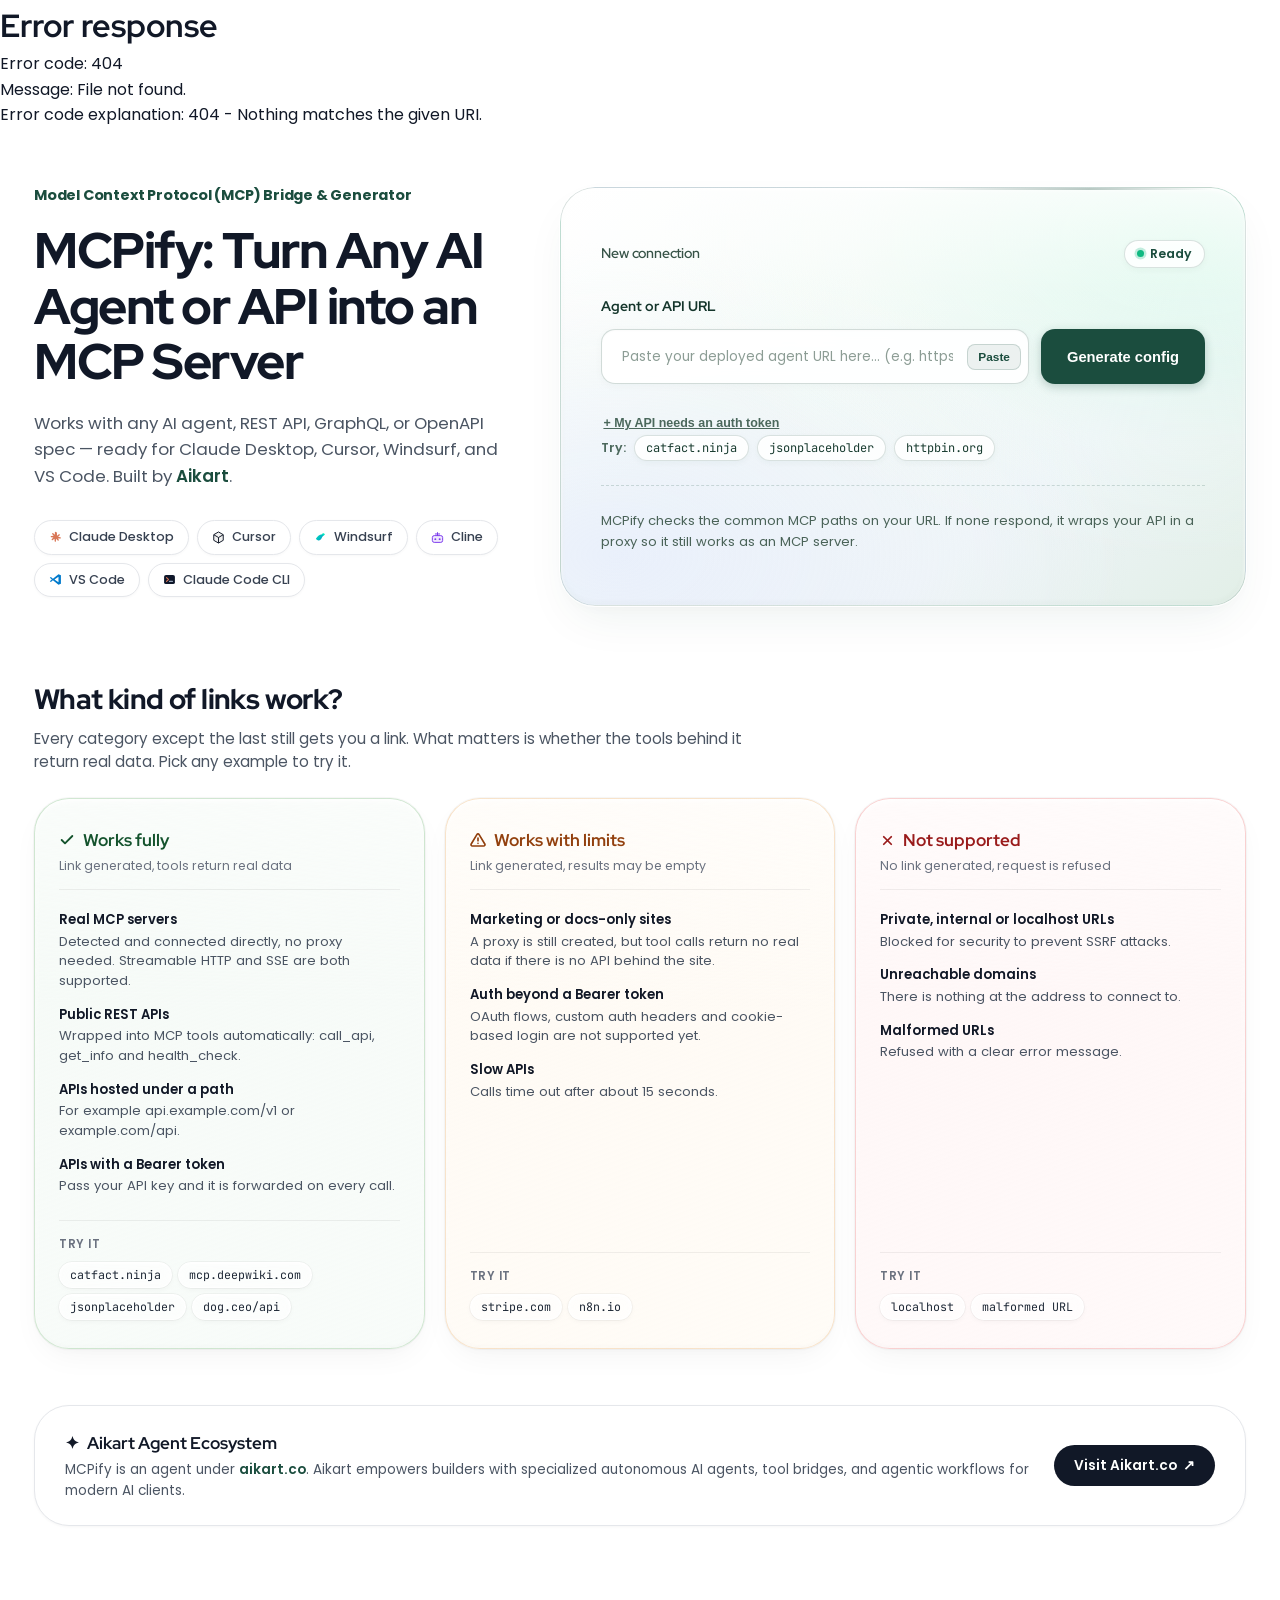
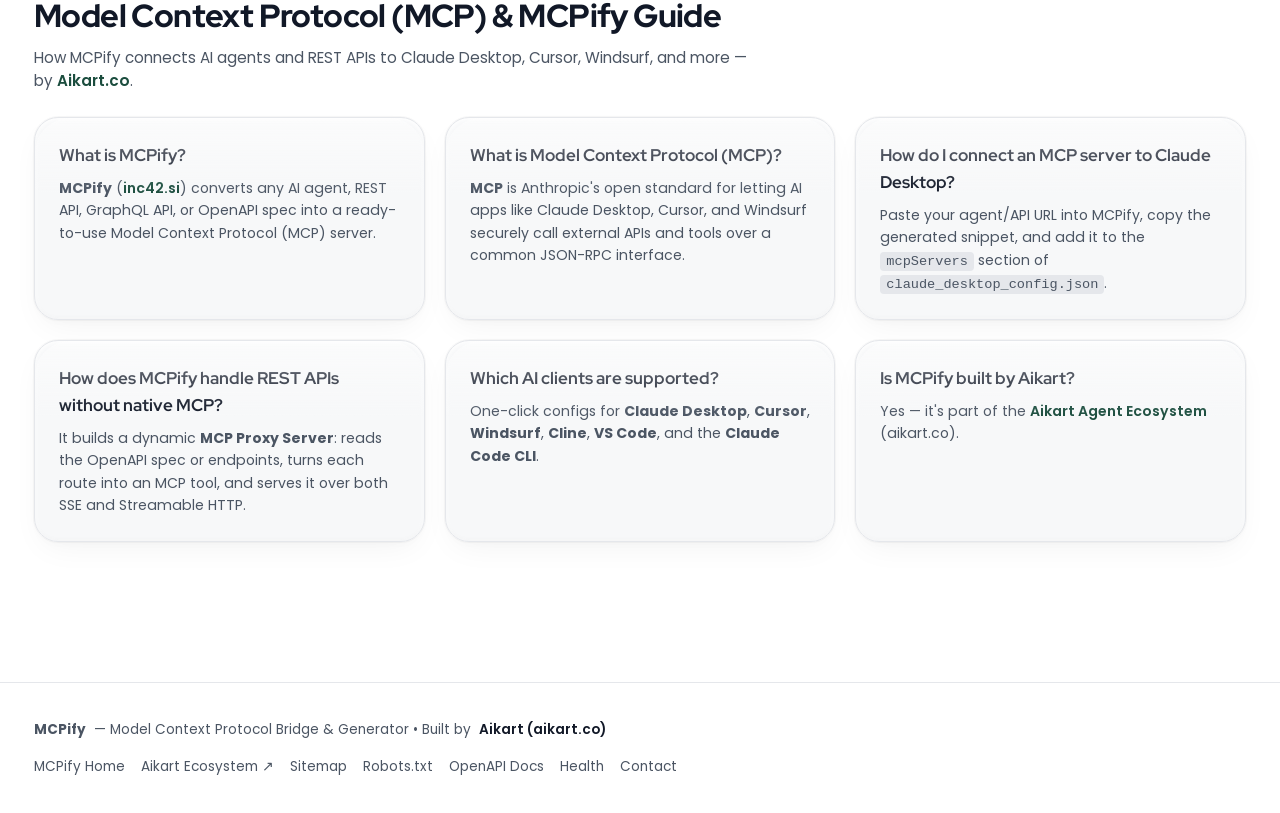
==== app/web/index.html @ 54d7a3d1 "chore: fix stale domain reference in code comment Leftover comment still said mcpify.aikart.co after" ====
<!DOCTYPE html>
<html lang="en">

<head>
  <!-- Google tag (gtag.js) -->
  <script async src="https://www.googletagmanager.com/gtag/js?id=G-Q6FW5NTCLJ"></script>
  <script>
    window.dataLayer = window.dataLayer || [];
    function gtag(){dataLayer.push(arguments);}
    gtag('js', new Date());
    gtag('config', 'G-Q6FW5NTCLJ');
  </script>

  <meta charset="UTF-8">
  <meta http-equiv="Content-Security-Policy" content="upgrade-insecure-requests">
  <meta name="viewport" content="width=device-width, initial-scale=1.0">

  <!-- Primary SEO Metadata -->
  <title>MCPify on inc42.si — #1 Model Context Protocol (MCP) Server Generator</title>
  <meta name="description" content="MCPify (inc42.si) converts any AI agent URL, REST API, GraphQL, or OpenAPI specification into a live Model Context Protocol (MCP) server instantly. Built for Claude Desktop, Cursor, Windsurf, and VS Code.">
  <meta name="keywords" content="inc42, inc42.si, inc42 mcpify, mcpify inc42, mcpify, mcp, model context protocol, mcp server, mcp bridge, ai agent mcp, openapi to mcp, rest api to mcp, mcp server generator, mcp converter, aikart mcpify, claude desktop mcp, cursor mcp, windsurf mcp, fastapi mcp, json-rpc mcp">
  <meta name="author" content="Aikart (aikart.co)">
  <meta name="publisher" content="inc42.si">
  <meta name="robots" content="index, follow, max-image-preview:large, max-snippet:-1, max-video-preview:-1">
  <link rel="canonical" href="https://inc42.si/">
  <link rel="alternate" type="text/plain" href="/llms.txt" title="LLM Context">
  <link rel="manifest" href="/site.webmanifest">
  <link rel="icon" type="image/png" href="/aikart-ai-mark.png">
  <meta name="theme-color" content="#1B4D3E">

  <!-- Open Graph / Facebook / LinkedIn SEO -->
  <meta property="og:site_name" content="MCPify">
  <meta property="og:type" content="website">
  <meta property="og:title" content="MCPify — #1 Model Context Protocol (MCP) Server Bridge & Generator">
  <meta property="og:description" content="Convert any AI agent, OpenAPI spec, or REST API into a ready-to-use Model Context Protocol (MCP) server in seconds. Connect your tools to Claude, Cursor, and Windsurf. Built by Aikart.">
  <meta property="og:url" content="https://inc42.si/">
  <meta property="og:image" content="https://inc42.si/aikart-ai-mark.png">
  <meta property="og:image:alt" content="MCPify Model Context Protocol Logo by Aikart">
  <meta property="og:locale" content="en_US">

  <!-- Twitter Card SEO -->
  <meta name="twitter:card" content="summary_large_image">
  <meta name="twitter:site" content="@aikart_co">
  <meta name="twitter:creator" content="@aikart_co">
  <meta name="twitter:title" content="MCPify — Model Context Protocol (MCP) Server Generator | Aikart">
  <meta name="twitter:description" content="Convert any AI agent, OpenAPI spec, or REST API into a Model Context Protocol (MCP) server instantly. Built by Aikart (aikart.co).">
  <meta name="twitter:image" content="https://inc42.si/aikart-ai-mark.png">

  <!-- Structured Data JSON-LD Schemas -->
  <script type="application/ld+json">
  {
    "@context": "https://schema.org",
    "@graph": [
      {
        "@type": "WebApplication",
        "@id": "https://inc42.si/#webapp",
        "url": "https://inc42.si/",
        "name": "MCPify on inc42.si",
        "alternateName": ["inc42", "inc42.si", "inc42 mcpify", "MCPify", "MCPify Bridge", "MCPify Generator", "MCP Server Builder"],
        "headline": "Convert Any AI Agent or REST API into a Model Context Protocol (MCP) Server",
        "description": "MCPify automatically analyzes AI agent URLs, REST APIs, GraphQL, and OpenAPI specifications, generating dual-mode HTTP/SSE Model Context Protocol (MCP) servers and configurations for Claude Desktop, Cursor, Windsurf, Cline, and VS Code.",
        "applicationCategory": "DeveloperApplication",
        "operatingSystem": "All",
        "browserRequirements": "Requires JavaScript. Requires HTML5.",
        "softwareVersion": "1.1.0",
        "isAccessibleForFree": true,
        "offers": {
          "@type": "Offer",
          "price": "0.00",
          "priceCurrency": "USD",
          "availability": "https://schema.org/InStock"
        },
        "creator": {
          "@type": "Organization",
          "@id": "https://aikart.co/#organization",
          "name": "Aikart",
          "url": "https://aikart.co",
          "logo": "https://inc42.si/aikart-ai-mark.png",
          "sameAs": [
            "https://aikart.co",
            "https://github.com/devpatmase1/AIkart-mcpify"
          ]
        },
        "publisher": {
          "@id": "https://aikart.co/#organization"
        },
        "featureList": [
          "Automatic AI Agent Framework Detection (FastAPI MCP, LangGraph, CrewAI, AutoGen)",
          "OpenAPI Specification & Swagger to MCP Tool Parser",
          "GraphQL Schema & Mutation to MCP Conversion",
          "Dual-Mode MCP Endpoints (HTTP Streamable & Server-Sent Events)",
          "One-Click Configurations for Claude Desktop, Cursor, Windsurf, Cline, and VS Code"
        ]
      },
      {
        "@type": "Organization",
        "@id": "https://aikart.co/#organization",
        "name": "Aikart",
        "url": "https://aikart.co",
        "logo": "https://inc42.si/aikart-ai-mark.png"
      },
      {
        "@type": "BreadcrumbList",
        "@id": "https://inc42.si/#breadcrumb",
        "itemListElement": [
          {
            "@type": "ListItem",
            "position": 1,
            "name": "Home",
            "item": "https://inc42.si/"
          },
          {
            "@type": "ListItem",
            "position": 2,
            "name": "MCP Generator",
            "item": "https://inc42.si/"
          }
        ]
      },
      {
        "@type": "FAQPage",
        "@id": "https://inc42.si/#faq",
        "mainEntity": [
          {
            "@type": "Question",
            "name": "What is MCPify?",
            "acceptedAnswer": {
              "@type": "Answer",
              "text": "MCPify is an open-source bridge and generator created by Aikart (aikart.co) that converts any AI agent URL, REST API endpoint, GraphQL API, or OpenAPI specification into a fully compliant Model Context Protocol (MCP) server with instant JSON configs for Claude Desktop, Cursor, Windsurf, Cline, and VS Code."
            }
          },
          {
            "@type": "Question",
            "name": "What is Model Context Protocol (MCP)?",
            "acceptedAnswer": {
              "@type": "Answer",
              "text": "Model Context Protocol (MCP) is an open standard developed by Anthropic that enables AI assistants (such as Claude Desktop, Cursor, and Windsurf) to securely access local and remote data sources, tools, and APIs seamlessly."
            }
          },
          {
            "@type": "Question",
            "name": "How do I connect an MCPify server to Claude Desktop or Cursor?",
            "acceptedAnswer": {
              "@type": "Answer",
              "text": "Paste your target API or agent URL into the MCPify generator on inc42.si. MCPify analyzes the target, builds the tool definitions, and outputs ready-to-use JSON configuration snippets. Copy and paste the snippet directly into your Claude Desktop config file (claude_desktop_config.json) or Cursor MCP settings."
            }
          },
          {
            "@type": "Question",
            "name": "Does MCPify support REST APIs without native MCP support?",
            "acceptedAnswer": {
              "@type": "Answer",
              "text": "Yes! MCPify features a dynamic proxy engine that wraps standard REST APIs, OpenAPI/Swagger specifications, and GraphQL endpoints into live MCP SSE and Streamable HTTP endpoints automatically."
            }
          },
          {
            "@type": "Question",
            "name": "Is MCPify free to use?",
            "acceptedAnswer": {
              "@type": "Answer",
              "text": "Yes, MCPify is free and hosted by Aikart at inc42.si for developers, AI engineers, and prompt engineers."
            }
          }
        ]
      }
    ]
  }
  </script>

  <!-- Non-blocking Session Check -->
  <script>
    (function () {
      var token = null;
      try { token = localStorage.getItem('mcpify_token'); } catch (e) {}
      if (token) {
        fetch('/auth/me', { headers: { 'Authorization': 'Bearer ' + token } })
          .catch(function () {
            try { localStorage.removeItem('mcpify_token'); } catch (e) {}
          });
      }
    })();
  </script>

  <!-- Modern Typography: Red Hat Display (Titles), Poppins (Desc/Body), JetBrains Mono (Code) -->
  <link rel="preconnect" href="https://fonts.googleapis.com">
  <link rel="preconnect" href="https://fonts.gstatic.com">
  <link
    href="https://fonts.googleapis.com/css2?family=Poppins:ital,wght@0,300;0,400;0,500;0,600;0,700;1,400&family=Red+Hat+Display:ital,wght@0,400;0,500;0,600;0,700;0,800;0,900;1,600;1,700&family=JetBrains+Mono:wght@400;500;600&display=swap"
    rel="stylesheet">

  <!-- MCPify Navbar Stylesheet -->
  <link rel="stylesheet" href="/navbar.css?v=2">

  <style>
    /* ---------------------------------------------------------
       DESIGN SYSTEM & TOKENS
       - Crisp pure white canvas (#FFFFFF)
       - Ultra-light, highly transparent water drop navbar (low blur)
       - 35px border radius curves
       - Watery transparent nude filter on the 3 cards (green, orange, red)
       - Aikart.co brand presence
       --------------------------------------------------------- */
    :root {
      /* Pure White Canvas */
      --bg-canvas: #FFFFFF;
      --bg-card: #FFFFFF;
      --bg-card-hover: #FAFAFA;
      --bg-input: #FFFFFF;
      --bg-tertiary: #F3F4F6;

      /* Brand Accents */
      --brand-green: #1B4D3E;
      --brand-green-hover: #13392E;
      --brand-green-light: rgba(27, 77, 62, 0.08);

      --status-green: #166534;
      --status-amber: #D97706;
      --status-red: #DC2626;

      /* Typography */
      --font-title: 'Red Hat Display', -apple-system, BlinkMacSystemFont, sans-serif;
      --font-desc: 'Poppins', -apple-system, BlinkMacSystemFont, sans-serif;
      --text-main: #111827;
      --text-muted: #4B5563;
      --text-dim: #9CA3AF;
      --text-link: #0969DA;

      /* Borders & Radius */
      --border-subtle: #E5E7EB;
      --border-card: #E5E7EB;
      --radius-35: 35px;
      --radius-md: 14px;
      --radius-sm: 8px;
      --radius-full: 9999px;

      /* Shadows */
      --shadow-sm: 0 1px 3px rgba(0, 0, 0, 0.04);
      --shadow-card: 0 4px 20px rgba(0, 0, 0, 0.05), 0 1px 3px rgba(0, 0, 0, 0.02);

      --transition-fast: 0.18s ease;
      --transition-normal: 0.25s ease;
    }

    * {
      box-sizing: border-box;
      margin: 0;
      padding: 0;
    }

    body {
      background-color: #FFFFFF;
      color: var(--text-main);
      font-family: var(--font-desc);
      line-height: 1.6;
      min-height: 100vh;
      display: flex;
      flex-direction: column;
      overflow-x: hidden;
    }

    /* Titles & Headings: Red Hat Display */
    h1,
    h2,
    h3,
    h4,
    h5,
    h6,
    .brand-name,
    .hero-title,
    .compat-title,
    .nude-card-title-row,
    .aikart-showcase-title,
    .card-topbar-title,
    .input-label,
    .proxy-banner-title,
    .guide-title,
    .loading-title,
    .error-card-title {
      font-family: var(--font-title);
    }

    /* Descriptions & Subtitles: Poppins */
    .hero-desc,
    .compat-subtitle,
    .card-footnote,
    .nude-card-sublabel,
    .nude-feature-item,
    .aikart-showcase-desc,
    .step-text,
    .loading-desc,
    .hero-aikart-note {
      font-family: var(--font-desc);
    }

    .mono {
      font-family: 'JetBrains Mono', monospace;
    }

    a {
      color: inherit;
      text-decoration: none;
      transition: color var(--transition-fast);
    }

    /* Container */
    .container {
      max-width: 1260px;
      margin: 0 auto;
      padding: 0 24px;
      width: 100%;
    }

    /* ---------------------------------------------------------
       NAVBAR STYLES (Loaded from /navbar.css)
       --------------------------------------------------------- */

    /* ---------------------------------------------------------
       HERO SECTION (2 Columns)
       --------------------------------------------------------- */
    main {
      flex: 1;
      padding: 44px 0 60px 0;
    }

    .hero-split {
      display: grid;
      grid-template-columns: 0.95fr 1.35fr;
      gap: 44px;
      align-items: center;
      margin-bottom: 56px;
    }

    /* Hero Left */
    .hero-left {
      padding-top: 10px;
    }

    .hero-tagline {
      color: var(--brand-green);
      font-size: 0.9rem;
      font-weight: 700;
      letter-spacing: -0.2px;
      margin-bottom: 16px;
      display: inline-block;
    }

    .hero-title {
      font-size: 3.1rem;
      font-weight: 800;
      letter-spacing: -1.5px;
      line-height: 1.12;
      color: #111827;
      margin-bottom: 20px;
    }

    .hero-desc {
      font-size: 1.05rem;
      color: var(--text-muted);
      line-height: 1.6;
      max-width: 520px;
      margin-bottom: 30px;
    }

    .client-pills {
      display: flex;
      flex-wrap: wrap;
      gap: 8px;
      margin-bottom: 24px;
    }

    .client-pill {
      background: #FFFFFF;
      border: 1px solid var(--border-subtle);
      color: #374151;
      padding: 6px 14px;
      border-radius: var(--radius-full);
      font-size: 0.8rem;
      font-weight: 500;
      display: inline-flex;
      align-items: center;
      gap: 7px;
      transition: all var(--transition-fast);
      box-shadow: 0 1px 3px rgba(0, 0, 0, 0.03);
    }

    .client-pill .brand-logo {
      flex-shrink: 0;
      display: inline-block;
      vertical-align: middle;
    }

    .client-pill:hover {
      border-color: var(--brand-green);
      color: var(--brand-green);
      transform: translateY(-1px);
    }



    /* Hero Right: Large Connection Card (Radius 35px) - Gradient Glass Theme */
    .hero-card {
      background:
        radial-gradient(110% 110% at 92% 12%, rgba(209, 250, 229, 0.65) 0%, rgba(240, 253, 244, 0.25) 45%, transparent 70%),
        radial-gradient(100% 100% at 8% 88%, rgba(224, 231, 255, 0.50) 0%, rgba(241, 245, 249, 0.25) 50%, transparent 75%),
        linear-gradient(140deg, #FFFFFF 0%, #F4FAF7 35%, #EEF4F8 70%, #E2EFE7 100%);
      border: 1.5px solid rgba(27, 77, 62, 0.16);
      outline: 1px solid rgba(255, 255, 255, 0.9);
      border-radius: var(--radius-35);
      padding: 52px 40px;
      backdrop-filter: blur(14px) saturate(140%);
      -webkit-backdrop-filter: blur(14px) saturate(140%);
      box-shadow:
        0 20px 48px -12px rgba(27, 77, 62, 0.08),
        0 6px 18px -4px rgba(15, 23, 42, 0.03),
        inset 0 2px 4px 0 rgba(255, 255, 255, 0.95),
        inset 0 -2px 6px 0 rgba(27, 77, 62, 0.04);
      position: relative;
      overflow: hidden;
      transition: transform var(--transition-fast), box-shadow var(--transition-fast);
    }

    .hero-card:hover {
      box-shadow:
        0 26px 56px -12px rgba(27, 77, 62, 0.14),
        inset 0 2px 4px 0 rgba(255, 255, 255, 1);
    }

    /* Water droplet top gloss arc sheen */
    .hero-card::after {
      content: "";
      position: absolute;
      top: 0;
      left: 0;
      right: 0;
      height: 42%;
      background: linear-gradient(180deg,
          rgba(255, 255, 255, 0.70) 0%,
          rgba(255, 255, 255, 0.20) 60%,
          rgba(255, 255, 255, 0) 100%);
      border-radius: var(--radius-35) var(--radius-35) 0 0;
      pointer-events: none;
      z-index: 1;
    }

    /* Top specular rim highlight */
    .hero-card::before {
      content: "";
      position: absolute;
      top: 0;
      left: 32px;
      right: 32px;
      height: 2px;
      background: linear-gradient(90deg,
          transparent,
          rgba(255, 255, 255, 0.95) 20%,
          rgba(255, 255, 255, 1) 50%,
          rgba(27, 77, 62, 0.3) 80%,
          transparent);
      border-radius: var(--radius-full);
      pointer-events: none;
      z-index: 2;
    }

    .card-topbar {
      display: flex;
      justify-content: space-between;
      align-items: center;
      font-size: 0.85rem;
      margin-bottom: 26px;
      position: relative;
      z-index: 2;
    }

    .card-topbar-title {
      font-weight: 600;
      color: #375347;
      letter-spacing: -0.2px;
    }

    .card-topbar-status {
      font-size: 0.78rem;
      font-weight: 600;
      color: var(--brand-green);
      display: inline-flex;
      align-items: center;
      gap: 6px;
      background: rgba(255, 255, 255, 0.85);
      border: 1px solid rgba(27, 77, 62, 0.16);
      padding: 3px 12px;
      border-radius: var(--radius-full);
      box-shadow: inset 0 1px 2px rgba(255, 255, 255, 0.95), 0 2px 6px rgba(27, 77, 62, 0.04);
      backdrop-filter: blur(8px);
    }

    .card-topbar-status::before {
      content: "";
      width: 7px;
      height: 7px;
      border-radius: 50%;
      background: #10B981;
      box-shadow: 0 0 0 2.5px rgba(16, 185, 129, 0.25);
      display: inline-block;
    }

    .input-label {
      font-size: 0.9rem;
      font-weight: 700;
      color: #14352B;
      margin-bottom: 12px;
      display: block;
      position: relative;
      z-index: 2;
    }

    .input-action-row {
      display: flex;
      gap: 12px;
      margin-bottom: 24px;
      position: relative;
      z-index: 2;
    }

    .agent-input {
      flex: 1;
      min-width: 0;
      background: rgba(255, 255, 255, 0.92);
      border: 1.5px solid rgba(27, 77, 62, 0.20);
      border-radius: var(--radius-md);
      padding: 16px 20px;
      font-family: var(--font-desc);
      font-size: 0.88rem;
      color: var(--text-main);
      outline: none;
      backdrop-filter: blur(8px);
      box-shadow: inset 0 1px 2px rgba(0, 0, 0, 0.02), 0 2px 8px rgba(27, 77, 62, 0.03);
      transition: all var(--transition-fast);
      overflow-x: auto;
    }

    .agent-input:focus {
      background: #FFFFFF;
      border-color: var(--brand-green);
      box-shadow: 0 0 0 3px rgba(27, 77, 62, 0.14), inset 0 1px 2px rgba(0, 0, 0, 0.02);
    }

    .agent-input::placeholder {
      color: #8C9D95;
      font-family: var(--font-desc);
      font-size: 0.85rem;
    }

    .btn-generate {
      background: var(--brand-green);
      color: #FFFFFF;
      border: none;
      border-radius: var(--radius-md);
      padding: 16px 26px;
      font-size: 0.92rem;
      font-weight: 600;
      cursor: pointer;
      display: inline-flex;
      align-items: center;
      justify-content: center;
      gap: 8px;
      white-space: nowrap;
      transition: all var(--transition-fast);
      box-shadow: 0 3px 10px rgba(27, 77, 62, 0.25);
    }

    .btn-generate:hover {
      background: var(--brand-green-hover);
      transform: translateY(-1px);
      box-shadow: 0 5px 16px rgba(27, 77, 62, 0.32);
    }

    .btn-generate:disabled {
      opacity: 0.65;
      cursor: not-allowed;
      transform: none;
    }

    /* Quick Try Chips */
    .quick-try-row {
      display: flex;
      align-items: center;
      gap: 8px;
      flex-wrap: wrap;
      margin-bottom: 24px;
      position: relative;
      z-index: 2;
    }

    .quick-try-label {
      font-size: 0.78rem;
      font-weight: 600;
      color: #4B685C;
    }

    .quick-chip {
      background: rgba(255, 255, 255, 0.85);
      border: 1px solid rgba(27, 77, 62, 0.16);
      color: #1A3D31;
      padding: 4px 11px;
      border-radius: var(--radius-full);
      font-size: 0.75rem;
      font-family: 'JetBrains Mono', monospace;
      cursor: pointer;
      backdrop-filter: blur(8px);
      box-shadow: inset 0 1px 1.5px rgba(255, 255, 255, 0.95), 0 2px 6px rgba(27, 77, 62, 0.04);
      transition: all var(--transition-fast);
    }

    .quick-chip:hover {
      background: #FFFFFF;
      border-color: var(--brand-green);
      color: var(--brand-green);
      transform: translateY(-1px);
      box-shadow: 0 3px 8px rgba(27, 77, 62, 0.14);
    }

    .card-divider-dotted {
      border-top: 1px dashed rgba(27, 77, 62, 0.18);
      margin: 24px 0;
      position: relative;
      z-index: 2;
    }

    .card-footnote {
      font-size: 0.82rem;
      color: #4A6358;
      line-height: 1.65;
      position: relative;
      z-index: 2;
    }

    /* ---------------------------------------------------------
       THREE CARDS: WATERY TRANSPARENT + NUDE TINT FILTER
       - Card 1: Nude-Green Watery Glass
       - Card 2: Nude-Orange/Amber Watery Glass
       - Card 3: Nude-Red/Rose Watery Glass
       - Border radius: 35px
       - Water droplet caustic reflections
       --------------------------------------------------------- */
    .compat-section {
      margin-bottom: 56px;
    }

    .compat-header {
      margin-bottom: 24px;
    }

    .compat-title {
      font-size: 1.75rem;
      font-weight: 800;
      letter-spacing: -0.6px;
      color: #111827;
      margin-bottom: 6px;
    }

    .compat-subtitle {
      font-size: 0.95rem;
      color: var(--text-muted);
      max-width: 720px;
      line-height: 1.5;
    }

    .compat-grid {
      display: grid;
      grid-template-columns: repeat(3, 1fr);
      gap: 20px;
    }

    /* .nude-card defaults to justify-content:space-between, meant for
       cards with a header and a CTA pinned to the bottom. FAQ cards
       just have a heading + paragraph, so without this override a
       short answer next to a tall sibling (CSS grid stretches row
       height to the tallest card) gets shoved down to the bottom with
       a large empty gap under its heading. */
    .faq-grid .nude-card {
      justify-content: flex-start;
    }

    @media (max-width: 920px) {
      .compat-grid {
        grid-template-columns: 1fr;
      }

      .hero-split {
        grid-template-columns: 1fr;
      }

      .hero-title {
        font-size: 2.4rem;
      }
    }

    /* BASE WATERY TRANSPARENT NUDE CARD */
    .nude-card {
      border-radius: var(--radius-35);
      padding: 28px 24px;
      position: relative;
      overflow: hidden;
      display: flex;
      flex-direction: column;
      justify-content: space-between;
      backdrop-filter: blur(10px);
      -webkit-backdrop-filter: blur(10px);
      outline: 1px solid rgba(0, 0, 0, 0.03);
      box-shadow:
        0 12px 32px -8px rgba(0, 0, 0, 0.05),
        0 4px 12px rgba(0, 0, 0, 0.02),
        inset 0 2px 4px 0 rgba(255, 255, 255, 0.95),
        inset 0 -2px 4px 0 rgba(0, 0, 0, 0.02);
      transition: transform var(--transition-fast), box-shadow var(--transition-fast);
    }

    .nude-card:hover {
      transform: translateY(-2px);
      box-shadow:
        0 18px 40px -10px rgba(0, 0, 0, 0.08),
        inset 0 2px 4px 0 rgba(255, 255, 255, 1);
    }

    /* Water droplet top gloss arc sheen */
    .nude-card::after {
      content: "";
      position: absolute;
      top: 0;
      left: 0;
      right: 0;
      height: 38%;
      background: linear-gradient(180deg,
          rgba(255, 255, 255, 0.5) 0%,
          rgba(255, 255, 255, 0) 100%);
      border-radius: var(--radius-35) var(--radius-35) 0 0;
      pointer-events: none;
    }

    /* CARD 1: WATERY NUDE-GREEN FILTER */
    .nude-card.card-green {
      background: linear-gradient(160deg,
          rgba(240, 248, 242, 0.72) 0%,
          rgba(235, 245, 238, 0.40) 50%,
          rgba(244, 250, 246, 0.65) 100%);
      border: 1.5px solid rgba(34, 139, 34, 0.18);
    }

    /* CARD 2: WATERY NUDE-ORANGE/AMBER FILTER */
    .nude-card.card-amber {
      background: linear-gradient(160deg,
          rgba(255, 249, 240, 0.72) 0%,
          rgba(254, 244, 230, 0.40) 50%,
          rgba(255, 250, 242, 0.65) 100%);
      border: 1.5px solid rgba(217, 119, 6, 0.18);
    }

    /* CARD 3: WATERY NUDE-RED/ROSE FILTER */
    .nude-card.card-red {
      background: linear-gradient(160deg,
          rgba(255, 244, 244, 0.72) 0%,
          rgba(254, 236, 236, 0.40) 50%,
          rgba(255, 246, 246, 0.65) 100%);
      border: 1.5px solid rgba(220, 38, 38, 0.18);
    }

    .nude-card-head {
      margin-bottom: 20px;
      position: relative;
      z-index: 2;
    }

    .nude-card-title-row {
      display: flex;
      align-items: center;
      gap: 8px;
      font-size: 1.05rem;
      font-weight: 700;
      margin-bottom: 4px;
    }

    .nude-card-title-row.green {
      color: #14532D;
    }

    .nude-card-title-row.amber {
      color: #92400E;
    }

    .nude-card-title-row.red {
      color: #991B1B;
    }

    .nude-card-sublabel {
      font-size: 0.78rem;
      color: #6B7280;
      line-height: 1.4;
      padding-bottom: 14px;
      border-bottom: 1px solid rgba(0, 0, 0, 0.06);
    }

    .nude-feature-list {
      list-style: none;
      display: flex;
      flex-direction: column;
      gap: 14px;
      margin-bottom: 24px;
      position: relative;
      z-index: 2;
    }

    .nude-feature-item {
      font-size: 0.82rem;
      color: #4B5563;
      line-height: 1.5;
    }

    .nude-feature-item strong {
      display: block;
      color: #111827;
      font-weight: 600;
      margin-bottom: 2px;
    }

    .nude-try-wrap {
      padding-top: 14px;
      border-top: 1px solid rgba(0, 0, 0, 0.06);
      position: relative;
      z-index: 2;
    }

    .nude-try-label {
      font-size: 0.72rem;
      font-weight: 600;
      text-transform: uppercase;
      letter-spacing: 0.5px;
      color: #6B7280;
      margin-bottom: 8px;
      display: block;
    }

    .nude-try-chips {
      display: flex;
      flex-wrap: wrap;
      gap: 6px;
    }

    /* Watery droplet chips inside cards */
    .nude-chip {
      background: rgba(255, 255, 255, 0.75);
      border: 1px solid rgba(255, 255, 255, 0.95);
      outline: 1px solid rgba(0, 0, 0, 0.04);
      color: #1F2937;
      padding: 4px 10px;
      border-radius: var(--radius-full);
      font-size: 0.73rem;
      font-family: 'JetBrains Mono', monospace;
      cursor: pointer;
      backdrop-filter: blur(6px);
      box-shadow: inset 0 1px 1.5px rgba(255, 255, 255, 0.9), 0 2px 5px rgba(0, 0, 0, 0.03);
      transition: all var(--transition-fast);
    }

    .nude-chip:hover {
      background: rgba(255, 255, 255, 0.95);
      border-color: var(--brand-green);
      color: var(--brand-green);
      transform: translateY(-1px);
    }

    /* ---------------------------------------------------------
       AIKART ECOSYSTEM CALLOUT BANNER
       --------------------------------------------------------- */
    .aikart-showcase-card {
      background: #FFFFFF;
      border: 1px solid var(--border-card);
      border-radius: var(--radius-35);
      padding: 24px 30px;
      margin-bottom: 48px;
      box-shadow: var(--shadow-sm);
      display: flex;
      justify-content: space-between;
      align-items: center;
      gap: 20px;
      flex-wrap: wrap;
    }

    .aikart-showcase-text {
      flex: 1;
      min-width: 280px;
    }

    .aikart-showcase-title {
      font-size: 1.05rem;
      font-weight: 700;
      color: #111827;
      display: flex;
      align-items: center;
      gap: 8px;
      margin-bottom: 4px;
    }

    .aikart-showcase-desc {
      font-size: 0.85rem;
      color: var(--text-muted);
      line-height: 1.5;
    }

    .aikart-showcase-desc a {
      color: var(--brand-green);
      font-weight: 600;
    }

    .aikart-btn {
      background: #111827;
      color: #FFFFFF;
      padding: 10px 20px;
      border-radius: var(--radius-full);
      font-size: 0.85rem;
      font-weight: 600;
      display: inline-flex;
      align-items: center;
      gap: 6px;
      transition: all var(--transition-fast);
    }

    .aikart-btn:hover {
      background: var(--brand-green);
      color: #FFFFFF;
      text-decoration: none;
      transform: translateY(-1px);
    }

    /* ---------------------------------------------------------
       RESULTS, PROXY BANNER, CONFIG TABS (Radius 35px)
       --------------------------------------------------------- */
    .results-wrapper {
      display: none;
      margin-top: 10px;
      animation: fadeIn 0.3s ease-in-out;
    }

    @keyframes fadeIn {
      from {
        opacity: 0;
        transform: translateY(6px);
      }

      to {
        opacity: 1;
        transform: translateY(0);
      }
    }

    /* PROXY BANNER: Clean Solid Surface (No Gradient) */
    .proxy-banner {
      background: #FFFFFF;
      border: 1px solid var(--border-card);
      border-radius: var(--radius-35);
      padding: 24px 30px;
      margin-bottom: 24px;
      display: flex;
      flex-direction: column;
      gap: 14px;
      box-shadow: var(--shadow-sm);
      position: relative;
    }

    .proxy-banner-header,
    .proxy-banner-content {
      position: relative;
    }

    .proxy-banner-header {
      display: flex;
      justify-content: space-between;
      align-items: center;
      flex-wrap: wrap;
      gap: 12px;
    }

    .proxy-banner-title {
      font-size: 0.95rem;
      font-weight: 700;
      color: #111827;
      display: flex;
      align-items: center;
      gap: 10px;
    }

    .proxy-icon-badge {
      width: 28px;
      height: 28px;
      border-radius: 50%;
      background: rgba(27, 77, 62, 0.08);
      border: 1px solid rgba(27, 77, 62, 0.16);
      display: inline-flex;
      align-items: center;
      justify-content: center;
      flex-shrink: 0;
      color: var(--brand-green);
    }

    .badge-proxy-active {
      background: rgba(22, 101, 52, 0.08);
      color: var(--status-green);
      border: 1px solid rgba(22, 101, 52, 0.2);
      font-size: 0.78rem;
      font-weight: 700;
      padding: 4px 12px;
      border-radius: var(--radius-full);
      display: inline-flex;
      align-items: center;
      gap: 6px;
    }

    .analysis-card {
      background: #FFFFFF;
      border: 1px solid var(--border-card);
      border-radius: var(--radius-35);
      padding: 24px 28px;
      margin-bottom: 24px;
      box-shadow: var(--shadow-sm);
      display: flex;
      justify-content: space-between;
      align-items: center;
      flex-wrap: wrap;
      gap: 20px;
    }

    .analysis-meta {
      display: flex;
      gap: 32px;
      flex-wrap: wrap;
    }

    .meta-item {
      display: flex;
      flex-direction: column;
      gap: 6px;
    }

    .meta-label {
      font-size: 0.75rem;
      text-transform: uppercase;
      font-weight: 600;
      letter-spacing: 0.5px;
      color: var(--text-dim);
    }

    .meta-value {
      display: flex;
      align-items: center;
      gap: 8px;
    }

    .badge-framework {
      background: rgba(27, 77, 62, 0.1);
      color: var(--brand-green);
      font-weight: 700;
      font-size: 0.8rem;
      padding: 3px 10px;
      border-radius: var(--radius-full);
    }

    .badge-confidence {
      background: #F3F4F6;
      color: #4B5563;
      font-size: 0.75rem;
      font-weight: 600;
      padding: 3px 8px;
      border-radius: var(--radius-full);
    }

    .endpoint-pill {
      background: #F9FAFB;
      border: 1px solid var(--border-subtle);
      border-radius: var(--radius-full);
      padding: 4px 6px 4px 14px;
      display: inline-flex;
      align-items: center;
      gap: 12px;
      font-family: 'JetBrains Mono', monospace;
      font-size: 0.82rem;
      color: #111827;
      max-width: 100%;
      word-break: break-all;
    }

    .btn-copy {
      background: #FFFFFF;
      border: 1px solid #D1D5DB;
      color: #374151;
      padding: 4px 10px;
      border-radius: var(--radius-full);
      font-size: 0.75rem;
      font-weight: 600;
      cursor: pointer;
      display: inline-flex;
      align-items: center;
      gap: 4px;
      transition: all var(--transition-fast);
      white-space: nowrap;
    }

    .btn-copy:hover {
      border-color: var(--brand-green);
      color: var(--brand-green);
    }

    .btn-copy.copied {
      background: rgba(22, 101, 52, 0.1);
      border-color: var(--status-green);
      color: var(--status-green);
    }

    /* Tabs & Config Card */
    .config-card {
      background: #FFFFFF;
      border: 1px solid var(--border-card);
      border-radius: var(--radius-35);
      overflow: hidden;
      isolation: isolate;
      margin-bottom: 24px;
      box-shadow: var(--shadow-sm);
    }

    .tab-bar {
      display: flex;
      background: #F9FAFB;
      border-bottom: 1px solid #E5E7EB;
      overflow-x: auto;
      overflow-y: hidden;
      white-space: nowrap;
      -webkit-overflow-scrolling: touch;
      scrollbar-width: none;
      /* Firefox */
      -ms-overflow-style: none;
      /* IE 10+ */
      padding: 6px 18px 0 18px;
    }

    .tab-bar::-webkit-scrollbar {
      display: none;
      width: 0;
      height: 0;
    }

    .tab-btn {
      background: none;
      border: none;
      padding: 12px 16px;
      font-family: var(--font-desc);
      font-size: 0.82rem;
      font-weight: 600;
      color: #6B7280;
      cursor: pointer;
      display: inline-flex;
      align-items: center;
      gap: 7px;
      position: relative;
      white-space: nowrap;
      flex-shrink: 0;
      transition: color var(--transition-fast);
    }

    .tab-btn .brand-logo {
      flex-shrink: 0;
      display: inline-block;
      vertical-align: middle;
      transition: transform var(--transition-fast);
    }

    .tab-btn:hover .brand-logo {
      transform: scale(1.08);
    }

    .tab-btn:hover {
      color: var(--brand-green);
    }

    .tab-btn.active {
      color: var(--brand-green);
    }

    .tab-btn.active::after {
      content: "";
      position: absolute;
      bottom: -1px;
      left: 8px;
      right: 8px;
      height: 2px;
      background: var(--brand-green);
    }

    .code-container {
      background: #181D24;
      color: #E2E8F0;
      padding: 0;
    }

    .code-header {
      display: flex;
      justify-content: space-between;
      align-items: center;
      padding: 10px 20px;
      background: rgba(0, 0, 0, 0.25);
      border-bottom: 1px solid rgba(255, 255, 255, 0.08);
      font-size: 0.78rem;
      color: #94A3B8;
    }

    pre {
      padding: 20px;
      overflow-x: auto;
      margin: 0;
    }

    code {
      font-family: 'JetBrains Mono', monospace;
      font-size: 0.85rem;
      line-height: 1.55;
    }

    /* Guide Card */
    .guide-card {
      background: #FFFFFF;
      border: 1px solid var(--border-card);
      border-radius: var(--radius-35);
      padding: 28px;
      box-shadow: var(--shadow-sm);
      margin-bottom: 24px;
    }

    .guide-title {
      font-size: 1.05rem;
      font-weight: 700;
      margin-bottom: 20px;
      display: flex;
      align-items: center;
      gap: 10px;
      color: #111827;
    }

    .guide-steps {
      display: flex;
      flex-direction: column;
      gap: 14px;
    }

    .guide-step {
      display: flex;
      gap: 14px;
      align-items: flex-start;
    }

    .step-num {
      width: 26px;
      height: 26px;
      border-radius: 50%;
      background: #F3F4F6;
      border: 1px solid #E5E7EB;
      color: var(--brand-green);
      font-weight: 700;
      font-size: 0.8rem;
      display: flex;
      align-items: center;
      justify-content: center;
      flex-shrink: 0;
      margin-top: 2px;
    }

    .step-text {
      font-size: 0.88rem;
      color: #4B5563;
    }

    .location-badge {
      display: block;
      margin-top: 6px;
      background: #F3F4F6;
      border: 1px solid #E5E7EB;
      padding: 4px 10px;
      border-radius: 6px;
      font-family: 'JetBrains Mono', monospace;
      font-size: 0.78rem;
      color: #1F2937;
      width: fit-content;
    }

    /* Loading & Error States */
    .loading-card {
      display: none;
      background: #FFFFFF;
      border: 1px solid var(--border-card);
      border-radius: var(--radius-35);
      padding: 36px;
      text-align: center;
      box-shadow: var(--shadow-sm);
      margin-bottom: 24px;
    }

    .spinner {
      width: 36px;
      height: 36px;
      border: 3px solid rgba(27, 77, 62, 0.15);
      border-top-color: var(--brand-green);
      border-radius: 50%;
      animation: spin 0.8s linear infinite;
      margin: 0 auto 16px auto;
    }

    @keyframes spin {
      to {
        transform: rotate(360deg);
      }
    }

    .loading-title {
      font-size: 1rem;
      font-weight: 700;
      color: #111827;
      margin-bottom: 6px;
    }

    .loading-desc {
      font-size: 0.85rem;
      color: var(--text-muted);
    }

    .error-card {
      display: none;
      background: #FEF2F2;
      border: 1px solid #FEE2E2;
      border-radius: var(--radius-35);
      padding: 20px 24px;
      align-items: center;
      gap: 14px;
      margin-bottom: 24px;
    }

    .error-card-icon {
      font-size: 1.4rem;
    }

    .error-card-title {
      font-weight: 700;
      color: #991B1B;
      font-size: 0.92rem;
    }

    #errorMessage {
      font-size: 0.84rem;
      color: #B91C1C;
    }

    /* ---------------------------------------------------------
       FOOTER
       --------------------------------------------------------- */
    footer {
      border-top: 1px solid var(--border-subtle);
      padding: 36px 0;
      margin-top: 40px;
      background: #FFFFFF;
      font-size: 0.85rem;
      color: var(--text-muted);
    }

    .footer-inner {
      display: flex;
      justify-content: space-between;
      align-items: center;
      flex-wrap: wrap;
      gap: 16px;
    }

    .footer-brand {
      display: flex;
      align-items: center;
      gap: 8px;
    }

    .footer-links {
      display: flex;
      align-items: center;
      gap: 16px;
      flex-wrap: wrap;
    }

    .footer-links a {
      color: var(--text-muted);
      transition: color var(--transition-fast);
    }

    .footer-links a:hover {
      color: var(--brand-green);
    }
  </style>
</head>

<body>

  <!-- Sponsored Ad Slot - top banner, a floating popup centered at the
       top of the page, overlapping the navbar (higher z-index,
       positioned at the same top offset as .navbar-outer) rather than
       pushing it down - narrower than the navbar itself, so only the
       middle portion underneath is actually covered; the logo on the
       left and the nav links on the right stay visible/clickable.
       Rotating: if multiple ads are active for this placement, each
       shows for 5s before the next one, looping (see startAdRotation).
       Has its own close button (adSlotTopCloseBtn); closing hides it and
       the next ad takes over after the normal 5s beat rather than
       instantly, so it's never a shortcut to skip straight to a specific
       ad - closing only hides it for this page view, comes back on
       refresh. -->
  <div id="adSlotTop" style="display:none; position:fixed; top:14px; left:50%; transform:translateX(-50%); z-index:1001; max-width:94vw;">
    <div style="position:relative; display:flex; align-items:center; gap:10px; background:#FFFFFF; border:1px solid var(--border-subtle); border-radius:var(--radius-35); padding:8px 14px; box-shadow:0 14px 36px -8px rgba(0,0,0,0.2), 0 4px 14px -2px rgba(0,0,0,0.1);">
      <button type="button" id="adSlotTopCloseBtn" aria-label="Close ad"
        style="position:absolute; top:-9px; right:-9px; width:22px; height:22px; border-radius:50%; border:1px solid var(--border-subtle); background:#FFFFFF; color:var(--text-muted); font-size:0.85rem; line-height:1; cursor:pointer; display:flex; align-items:center; justify-content:center; box-shadow:0 2px 8px -2px rgba(0,0,0,0.25);">&times;</button>
      <a id="adSlotTopLink" href="#" target="_blank" rel="noopener sponsored"
        style="display:flex; align-items:center; gap:10px; text-decoration:none; color:inherit; max-width:min(72vw, 560px); overflow:hidden;">
        <span style="font-size:0.64rem; font-weight:700; text-transform:uppercase; letter-spacing:0.5px; color:var(--text-dim); flex-shrink:0;">Ad</span>
        <img id="adSlotTopImage" src="" alt="" style="height:38px; width:auto; max-width:110px; border-radius:8px; object-fit:contain; display:none; flex-shrink:0;" />
        <video id="adSlotTopVideo" muted loop autoplay playsinline
          style="height:38px; width:auto; max-width:110px; border-radius:8px; object-fit:contain; display:none; flex-shrink:0;"></video>
        <span id="adSlotTopTitle" style="font-size:0.98rem; font-weight:700; color:#111827; white-space:nowrap; overflow:hidden; text-overflow:ellipsis;"></span>
      </a>
    </div>
  </div>

  <!-- Sponsored Ad Slot - bottom-right floating corner widget. Same
       rotation and close behavior as the top one (startAdRotation). -->
  <div id="adSlotBottomRight" style="display:none; position:fixed; bottom:20px; right:20px; z-index:1001; max-width:280px;">
    <div style="position:relative; background:#FFFFFF; border:1px solid var(--border-subtle); border-radius:var(--radius-35); padding:10px; box-shadow:0 14px 36px -8px rgba(0,0,0,0.2), 0 4px 14px -2px rgba(0,0,0,0.1);">
      <button type="button" id="adSlotBottomRightCloseBtn" aria-label="Close ad"
        style="position:absolute; top:-9px; right:-9px; width:22px; height:22px; border-radius:50%; border:1px solid var(--border-subtle); background:#FFFFFF; color:var(--text-muted); font-size:0.85rem; line-height:1; cursor:pointer; display:flex; align-items:center; justify-content:center; box-shadow:0 2px 8px -2px rgba(0,0,0,0.25);">&times;</button>
      <a id="adSlotBottomRightLink" href="#" target="_blank" rel="noopener sponsored"
        style="display:flex; align-items:center; gap:8px; text-decoration:none; color:inherit;">
        <img id="adSlotBottomRightImage" src="" alt="" style="height:42px; width:auto; max-width:120px; border-radius:8px; object-fit:contain; display:none; flex-shrink:0;" />
        <video id="adSlotBottomRightVideo" muted loop autoplay playsinline
          style="height:42px; width:auto; max-width:120px; border-radius:8px; object-fit:contain; display:none; flex-shrink:0;"></video>
        <div style="flex:1; min-width:0;">
          <span style="font-size:0.6rem; font-weight:700; text-transform:uppercase; letter-spacing:0.5px; color:var(--text-dim);">Sponsored</span>
          <div id="adSlotBottomRightTitle" style="font-size:0.84rem; font-weight:700; color:#111827; margin-top:1px;"></div>
        </div>
      </a>
    </div>
  </div>

  <!-- Sponsored Ad Slot - center modal. Full-screen blocking backdrop;
       does NOT rotate (single most-recent active ad via /ads/current)
       and is only dismissed via its own close button - clicking the
       backdrop itself does nothing, by design (see loadCenterModal). -->
  <div id="adModalBackdrop" style="display:none; position:fixed; inset:0; background:rgba(15,23,42,0.6); z-index:2000; align-items:center; justify-content:center; padding:20px;">
    <div style="position:relative; background:#FFFFFF; border-radius:var(--radius-35); width:fit-content; max-width:460px; min-width:260px; padding:20px; box-shadow:0 30px 70px -10px rgba(0,0,0,0.4); text-align:center;">
      <button type="button" id="adModalCloseBtn" aria-label="Close ad"
        style="position:absolute; top:12px; right:12px; width:30px; height:30px; border-radius:50%; border:1px solid var(--border-subtle); background:#FFFFFF; color:var(--text-muted); font-size:1.05rem; line-height:1; cursor:pointer; display:flex; align-items:center; justify-content:center;">&times;</button>
      <span style="font-size:0.68rem; font-weight:700; text-transform:uppercase; letter-spacing:0.5px; color:var(--text-dim);">Sponsored</span>
      <a id="adModalLink" href="#" target="_blank" rel="noopener sponsored" style="display:block; text-decoration:none; color:inherit; margin-top:10px;">
        <img id="adModalImage" src="" alt="" style="max-width:100%; max-height:300px; width:auto; height:auto; object-fit:contain; border-radius:var(--radius-md); display:none; margin:0 auto 10px;" />
        <video id="adModalVideo" muted loop autoplay playsinline
          style="max-width:100%; max-height:300px; width:auto; height:auto; object-fit:contain; border-radius:var(--radius-md); display:none; margin:0 auto 10px;"></video>
        <div id="adModalTitle" style="font-size:1.2rem; font-weight:800; color:#111827;"></div>
        <div id="adModalDescription" style="font-size:0.9rem; color:var(--text-muted); margin-top:6px;"></div>
      </a>
    </div>
  </div>

  <!-- Separate Navbar Component (Rendered server-side or loaded via client fallback) -->
  <div id="navbar-container">
    <!-- NAVBAR_COMPONENT -->
  </div>

  <!-- Main Content -->
  <main>
    <div class="container">

      <!-- Hero Section (Left Copy + Right New Connection Card) -->
      <section class="hero-split">

        <!-- Left Column -->
        <div class="hero-left">
          <span class="hero-tagline">Model Context Protocol (MCP) Bridge & Generator</span>
          <h1 class="hero-title">MCPify: Turn Any AI Agent or API into an MCP Server</h1>
          <p class="hero-desc">
            Works with any AI agent, REST API, GraphQL, or OpenAPI spec — ready for Claude Desktop, Cursor, Windsurf, and VS Code. Built by <a href="https://aikart.co" target="_blank" rel="noopener noreferrer" style="color: var(--brand-green); font-weight: 600;">Aikart</a>.
          </p>

          <!-- Client Pills with Brand Logos -->
          <div class="client-pills">
            <span class="client-pill">
              <svg class="brand-logo" width="13" height="13" viewBox="0 0 24 24" fill="none">
                <path
                  d="M13.2 2.5a1.2 1.2 0 0 0-2.4 0v4.2L7.8 4.1A1.2 1.2 0 0 0 6.1 5.8l2.6 3-4.2.3a1.2 1.2 0 0 0-.4 2.4l4.2.6-3.1 2.8a1.2 1.2 0 0 0 1.6 1.8l3.4-2.4.2 4.3a1.2 1.2 0 0 0 2.4.2l.3-4.3 3 3a1.2 1.2 0 0 0 1.8-1.6L16.2 14l4.3-.2a1.2 1.2 0 0 0 .4-2.4l-4.2-.6 3.1-2.8a1.2 1.2 0 0 0-1.6-1.8l-3.4 2.4-.2-4.3a1.2 1.2 0 0 0-1.4-1.8z"
                  fill="#D97757" />
              </svg>
              Claude Desktop
            </span>
            <span class="client-pill">
              <svg class="brand-logo" width="13" height="13" viewBox="0 0 24 24" fill="none">
                <path d="M12 1.75L3.25 6.8v10.4L12 22.25l8.75-5.05V6.8L12 1.75z" fill="rgba(0,0,0,0.06)"
                  stroke="#111827" stroke-width="1.8" stroke-linejoin="round" />
                <path d="M12 22V12M12 12L3.5 7M12 12l8.5-5" stroke="#111827" stroke-width="1.8"
                  stroke-linejoin="round" />
              </svg>
              Cursor
            </span>
            <span class="client-pill">
              <svg class="brand-logo" width="13" height="13" viewBox="0 0 24 24" fill="none">
                <path
                  d="M3.5 14.5c2.5-4.5 6-7.5 11.5-8.5 1.5-.3 3 0 4.5.8-2 1.2-3.8 2.8-4.8 5.2-.8 2.2-2.2 4.2-4.5 5.2-2.2.8-4.5.3-6.7-2.7z"
                  fill="url(#windsurfPillGrad)" />
                <circle cx="17.2" cy="6.2" r="2.2" fill="#00E5BE" />
                <defs>
                  <linearGradient id="windsurfPillGrad" x1="4" y1="6" x2="20" y2="18" gradientUnits="userSpaceOnUse">
                    <stop stop-color="#00E5BE" />
                    <stop offset="1" stop-color="#0284C7" />
                  </linearGradient>
                </defs>
              </svg>
              Windsurf
            </span>
            <span class="client-pill">
              <svg class="brand-logo" width="13" height="13" viewBox="0 0 24 24" fill="none">
                <rect x="2.5" y="8.5" width="19" height="12.5" rx="3.5" fill="rgba(124, 58, 237, 0.12)" stroke="#7C3AED"
                  stroke-width="1.8" />
                <circle cx="8" cy="15" r="1.8" fill="#7C3AED" />
                <circle cx="16" cy="15" r="1.8" fill="#7C3AED" />
                <path d="M12 3v5.5M8 5.5h8" stroke="#7C3AED" stroke-width="1.8" stroke-linecap="round" />
              </svg>
              Cline
            </span>
            <span class="client-pill">
              <svg class="brand-logo" width="13" height="13" viewBox="0 0 24 24" fill="none">
                <path
                  d="M17.5 2.5L7.2 10.4 3.5 7.5 1.5 8.7l3.8 3.3-3.8 3.3 2 1.2 3.7-2.9 10.3 7.9L22 19.8V4.2l-4.5-1.7zm0 4.3v10.4L10.2 12l7.3-5.2z"
                  fill="#007ACC" />
              </svg>
              VS Code
            </span>
            <span class="client-pill">
              <svg class="brand-logo" width="13" height="13" viewBox="0 0 24 24" fill="none">
                <rect x="2" y="3.5" width="20" height="17" rx="3.5" fill="#0F172A" />
                <path d="M6.5 8.5L10 12l-3.5 3.5" stroke="#D97757" stroke-width="2" stroke-linecap="round"
                  stroke-linejoin="round" />
                <line x1="12" y1="15.5" x2="17.5" y2="15.5" stroke="#94A3B8" stroke-width="2" stroke-linecap="round" />
              </svg>
              Claude Code CLI
            </span>
          </div>
        </div>

        <!-- Right Column: New connection card (Radius 35px) -->
        <div class="hero-card">
          <div class="card-topbar">
            <span class="card-topbar-title">New connection</span>
            <span class="card-topbar-status">Ready</span>
          </div>

          <form id="mcpForm" onsubmit="handleGenerate(event)">
            <label class="input-label" for="agentUrl">Agent or API URL</label>
            <div class="input-action-row">
              <div style="position: relative; flex: 1; display: flex; align-items: center;">
                <input type="text" id="agentUrl" class="agent-input"
                  placeholder="Paste your deployed agent URL here... (e.g. https://my-agent.onrender.com)" required
                  autocomplete="off" style="padding-right: 75px;" />
                <button type="button" onclick="pasteClipboardUrl()" style="position: absolute; right: 8px; background: rgba(27,77,62,0.08); border: 1px solid rgba(27,77,62,0.18); color: #1B4D3E; font-size: 0.74rem; font-weight: 600; padding: 5px 10px; border-radius: 8px; cursor: pointer; transition: all 0.15s ease;">Paste</button>
              </div>
              <button type="submit" id="submitBtn" class="btn-generate">
                <span>Generate config</span>
              </button>
            </div>

            <button type="button" id="toggleApiKeyBtn" onclick="toggleApiKeyField()"
              style="background:none;border:none;color:#4B685C;font-size:0.78rem;font-weight:600;cursor:pointer;padding:8px 2px 0;text-decoration:underline;">
              + My API needs an auth token
            </button>
            <div id="apiKeyRow" style="display:none;margin-top:10px;">
              <input type="password" id="agentApiKey" class="agent-input"
                placeholder="Bearer token forwarded to the target's protected endpoints"
                autocomplete="off" style="font-size:0.82rem;padding:12px 16px;" />
            </div>
          </form>

          <!-- Quick Try chips -->
          <div class="quick-try-row">
            <span class="quick-try-label">Try:</span>
            <button type="button" class="quick-chip"
              onclick="tryExample('https://catfact.ninja')">catfact.ninja</button>
            <button type="button" class="quick-chip"
              onclick="tryExample('https://jsonplaceholder.typicode.com')">jsonplaceholder</button>
            <button type="button" class="quick-chip" onclick="tryExample('https://httpbin.org')">httpbin.org</button>
          </div>

          <div class="card-divider-dotted"></div>

          <p class="card-footnote">
            MCPify checks the common MCP paths on your URL. If none respond, it wraps your API in a proxy so it still
            works as an MCP server.
          </p>
        </div>

      </section>

      <!-- Three Cards: What kind of links work? (Watery Transparent with Nude Color Filter, radius 35px) -->
      <section class="compat-section">
        <div class="compat-header">
          <h2 class="compat-title">What kind of links work?</h2>
          <p class="compat-subtitle">
            Every category except the last still gets you a link. What matters is whether the tools behind it return
            real data. Pick any example to try it.
          </p>
        </div>

        <div class="compat-grid">

          <!-- Card 1: Works fully (Watery Nude-Green Filter) -->
          <div class="nude-card card-green">
            <div>
              <div class="nude-card-head">
                <div class="nude-card-title-row green">
                  <svg width="16" height="16" viewBox="0 0 24 24" fill="none" stroke="#14532D" stroke-width="2.8"
                    stroke-linecap="round" stroke-linejoin="round">
                    <polyline points="20 6 9 17 4 12" />
                  </svg>
                  <span>Works fully</span>
                </div>
                <div class="nude-card-sublabel">Link generated, tools return real data</div>
              </div>

              <ul class="nude-feature-list">
                <li class="nude-feature-item">
                  <strong>Real MCP servers</strong>
                  Detected and connected directly, no proxy needed. Streamable HTTP and SSE are both supported.
                </li>
                <li class="nude-feature-item">
                  <strong>Public REST APIs</strong>
                  Wrapped into MCP tools automatically: call_api, get_info and health_check.
                </li>
                <li class="nude-feature-item">
                  <strong>APIs hosted under a path</strong>
                  For example api.example.com/v1 or example.com/api.
                </li>
                <li class="nude-feature-item">
                  <strong>APIs with a Bearer token</strong>
                  Pass your API key and it is forwarded on every call.
                </li>
              </ul>
            </div>

            <div class="nude-try-wrap">
              <span class="nude-try-label">Try it</span>
              <div class="nude-try-chips">
                <button type="button" class="nude-chip"
                  onclick="tryExample('https://catfact.ninja')">catfact.ninja</button>
                <button type="button" class="nude-chip"
                  onclick="tryExample('https://mcp.deepwiki.com')">mcp.deepwiki.com</button>
                <button type="button" class="nude-chip"
                  onclick="tryExample('https://jsonplaceholder.typicode.com')">jsonplaceholder</button>
                <button type="button" class="nude-chip" onclick="tryExample('https://dog.ceo/api')">dog.ceo/api</button>
              </div>
            </div>
          </div>

          <!-- Card 2: Works with limits (Watery Nude-Orange/Amber Filter) -->
          <div class="nude-card card-amber">
            <div>
              <div class="nude-card-head">
                <div class="nude-card-title-row amber">
                  <svg width="16" height="16" viewBox="0 0 24 24" fill="none" stroke="#92400E" stroke-width="2.5"
                    stroke-linecap="round" stroke-linejoin="round">
                    <path
                      d="M10.29 3.86L1.82 18a2 2 0 0 0 1.71 3h16.94a2 2 0 0 0 1.71-3L13.71 3.86a2 2 0 0 0-3.42 0z" />
                    <line x1="12" y1="9" x2="12" y2="13" />
                    <line x1="12" y1="17" x2="12.01" y2="17" />
                  </svg>
                  <span>Works with limits</span>
                </div>
                <div class="nude-card-sublabel">Link generated, results may be empty</div>
              </div>

              <ul class="nude-feature-list">
                <li class="nude-feature-item">
                  <strong>Marketing or docs-only sites</strong>
                  A proxy is still created, but tool calls return no real data if there is no API behind the site.
                </li>
                <li class="nude-feature-item">
                  <strong>Auth beyond a Bearer token</strong>
                  OAuth flows, custom auth headers and cookie-based login are not supported yet.
                </li>
                <li class="nude-feature-item">
                  <strong>Slow APIs</strong>
                  Calls time out after about 15 seconds.
                </li>
              </ul>
            </div>

            <div class="nude-try-wrap">
              <span class="nude-try-label">Try it</span>
              <div class="nude-try-chips">
                <button type="button" class="nude-chip" onclick="tryExample('https://stripe.com')">stripe.com</button>
                <button type="button" class="nude-chip" onclick="tryExample('https://n8n.io')">n8n.io</button>
              </div>
            </div>
          </div>

          <!-- Card 3: Not supported (Watery Nude-Red/Rose Filter) -->
          <div class="nude-card card-red">
            <div>
              <div class="nude-card-head">
                <div class="nude-card-title-row red">
                  <svg width="15" height="15" viewBox="0 0 24 24" fill="none" stroke="#991B1B" stroke-width="2.8"
                    stroke-linecap="round" stroke-linejoin="round">
                    <line x1="18" y1="6" x2="6" y2="18" />
                    <line x1="6" y1="6" x2="18" y2="18" />
                  </svg>
                  <span>Not supported</span>
                </div>
                <div class="nude-card-sublabel">No link generated, request is refused</div>
              </div>

              <ul class="nude-feature-list">
                <li class="nude-feature-item">
                  <strong>Private, internal or localhost URLs</strong>
                  Blocked for security to prevent SSRF attacks.
                </li>
                <li class="nude-feature-item">
                  <strong>Unreachable domains</strong>
                  There is nothing at the address to connect to.
                </li>
                <li class="nude-feature-item">
                  <strong>Malformed URLs</strong>
                  Refused with a clear error message.
                </li>
              </ul>
            </div>

            <div class="nude-try-wrap">
              <span class="nude-try-label">Try it</span>
              <div class="nude-try-chips">
                <button type="button" class="nude-chip" onclick="tryExample('http://localhost')">localhost</button>
                <button type="button" class="nude-chip" onclick="tryExample('javascript:alert(1)')">malformed
                  URL</button>
              </div>
            </div>
          </div>

        </div>
      </section>

      <!-- Aikart Ecosystem Banner -->
      <section class="aikart-showcase-card">
        <div class="aikart-showcase-text">
          <div class="aikart-showcase-title">
            <span>✦</span>
            <span>Aikart Agent Ecosystem</span>
          </div>
          <p class="aikart-showcase-desc">
            MCPify is an agent under <a href="https://aikart.co" target="_blank"
              rel="noopener noreferrer">aikart.co</a>. Aikart empowers builders with specialized autonomous AI agents,
            tool bridges, and agentic workflows for modern AI clients.
          </p>
        </div>
        <a href="https://aikart.co" target="_blank" rel="noopener noreferrer" class="aikart-btn">
          <span>Visit Aikart.co</span>
          <span>↗</span>
        </a>
      </section>

      <!-- Error State -->
      <div id="errorCard" class="error-card">
        <div class="error-card-icon">⚠️</div>
        <div class="error-card-content">
          <div class="error-card-title">Analysis Failed</div>
          <div id="errorMessage">Unable to probe the provided URL. Please verify the URL is accessible.</div>
        </div>
      </div>

      <!-- Loading State -->
      <div id="loadingCard" class="loading-card">
        <div class="spinner"></div>
        <div class="loading-title">Probing AI Agent & Detecting Framework...</div>
        <div class="loading-desc">Scanning common paths (/mcp, /sse, /health, /openapi.json) for MCP capability.</div>
      </div>

      <!-- Results Container -->
      <div id="resultsWrapper" class="results-wrapper">

        <!-- Proxy Banner Notice (Matching Highlight Gradient Theme, No Black Line) -->
        <div id="proxyBanner" class="proxy-banner" style="display: none;">
          <div class="proxy-banner-header">
            <div class="proxy-banner-title">
              <span class="proxy-icon-badge">
                <svg width="15" height="15" viewBox="0 0 24 24" fill="none" stroke="currentColor" stroke-width="2.2"
                  stroke-linecap="round" stroke-linejoin="round">
                  <polygon points="13 2 3 14 12 14 11 22 21 10 12 10 13 2" />
                </svg>
              </span>
              <span>No MCP endpoint detected — MCPify created a proxy for you!</span>
            </div>
            <span class="badge-proxy-active">
              <span>Proxy Active</span>
              <svg width="13" height="13" viewBox="0 0 24 24" fill="none" stroke="currentColor" stroke-width="3"
                stroke-linecap="round" stroke-linejoin="round">
                <polyline points="20 6 9 17 4 12" />
              </svg>
            </span>
          </div>
          <div class="proxy-banner-content">
            <span style="font-size: 0.8rem; color: #4B5563; font-weight: 600;">MCP Proxy URL:</span>
            <div class="endpoint-pill" style="margin-top: 6px;">
              <span id="proxyUrlDisplay" class="mono">https://your-app.onrender.com/proxy/abc123/mcp</span>
              <button class="btn-copy" onclick="copyText('proxyUrlDisplay', this)">
                <svg width="12" height="12" viewBox="0 0 24 24" fill="none" stroke="currentColor" stroke-width="2"
                  stroke-linecap="round" stroke-linejoin="round">
                  <rect x="9" y="9" width="13" height="13" rx="2" ry="2" />
                  <path d="M5 15H4a2 2 0 0 1-2-2V4a2 2 0 0 1 2-2h9a2 2 0 0 1 2 2v1" />
                </svg>
                <span>Copy Proxy URL</span>
              </button>
            </div>
          </div>
        </div>

        <!-- Analysis Meta Card -->
        <div class="analysis-card">
          <div class="analysis-meta">
            <div class="meta-item">
              <span class="meta-label">Detected Framework</span>
              <div class="meta-value">
                <span id="frameworkBadge" class="badge-framework">FastAPI</span>
                <span id="confidenceBadge" class="badge-confidence">99% Confidence</span>
              </div>
            </div>

            <div class="meta-item">
              <span class="meta-label">Target URL</span>
              <div id="targetUrlDisplay" class="meta-value mono" style="font-size: 0.85rem; color: var(--text-muted);">
                https://my-agent.onrender.com
              </div>
            </div>
          </div>

          <div class="meta-item">
            <span class="meta-label">Recommended Remote MCP Endpoint</span>
            <div class="endpoint-pill">
              <span id="mcpEndpointDisplay">https://my-agent.onrender.com/mcp</span>
              <button class="btn-copy" onclick="copyText('mcpEndpointDisplay', this)">Copy</button>
            </div>
          </div>

          <div class="meta-item" style="margin-top: 16px;">
            <button type="button" class="btn-copy" id="testConnectionBtn" onclick="testConnection()"
              style="padding: 8px 16px; font-size: 0.82rem;">
              <svg width="13" height="13" viewBox="0 0 24 24" fill="none" stroke="currentColor" stroke-width="2.4"
                stroke-linecap="round" stroke-linejoin="round">
                <polyline points="20 6 9 17 4 12" />
              </svg>
              <span>Test connection</span>
            </button>
            <div id="testConnectionResult" style="display:none; margin-top: 12px;"></div>
          </div>
        </div>

        <!-- Tabs & Config Viewer (Radius 35px) -->
        <div class="config-card">
          <div class="tab-bar">
            <button class="tab-btn active" id="tab-claude" onclick="switchTab('claude_desktop')">
              <svg class="brand-logo" width="15" height="15" viewBox="0 0 24 24" fill="none">
                <path
                  d="M13.2 2.5a1.2 1.2 0 0 0-2.4 0v4.2L7.8 4.1A1.2 1.2 0 0 0 6.1 5.8l2.6 3-4.2.3a1.2 1.2 0 0 0-.4 2.4l4.2.6-3.1 2.8a1.2 1.2 0 0 0 1.6 1.8l3.4-2.4.2 4.3a1.2 1.2 0 0 0 2.4.2l.3-4.3 3 3a1.2 1.2 0 0 0 1.8-1.6L16.2 14l4.3-.2a1.2 1.2 0 0 0 .4-2.4l-4.2-.6 3.1-2.8a1.2 1.2 0 0 0-1.6-1.8l-3.4 2.4-.2-4.3a1.2 1.2 0 0 0-1.4-1.8z"
                  fill="#D97757" />
              </svg>
              <span>Claude Desktop</span>
            </button>
            <button class="tab-btn" id="tab-cursor" onclick="switchTab('cursor_vscode')">
              <svg class="brand-logo" width="14" height="14" viewBox="0 0 24 24" fill="none">
                <path d="M12 1.75L3.25 6.8v10.4L12 22.25l8.75-5.05V6.8L12 1.75z" fill="rgba(0,0,0,0.06)"
                  stroke="#111827" stroke-width="1.8" stroke-linejoin="round" />
                <path d="M12 22V12M12 12L3.5 7M12 12l8.5-5" stroke="#111827" stroke-width="1.8"
                  stroke-linejoin="round" />
              </svg>
              <span>Cursor</span>
            </button>
            <button class="tab-btn" id="tab-windsurf" onclick="switchTab('windsurf')">
              <svg class="brand-logo" width="15" height="15" viewBox="0 0 24 24" fill="none">
                <path
                  d="M3.5 14.5c2.5-4.5 6-7.5 11.5-8.5 1.5-.3 3 0 4.5.8-2 1.2-3.8 2.8-4.8 5.2-.8 2.2-2.2 4.2-4.5 5.2-2.2.8-4.5.3-6.7-2.7z"
                  fill="url(#windsurfTabGrad)" />
                <circle cx="17.2" cy="6.2" r="2.2" fill="#00E5BE" />
                <defs>
                  <linearGradient id="windsurfTabGrad" x1="4" y1="6" x2="20" y2="18" gradientUnits="userSpaceOnUse">
                    <stop stop-color="#00E5BE" />
                    <stop offset="1" stop-color="#0284C7" />
                  </linearGradient>
                </defs>
              </svg>
              <span>Windsurf</span>
            </button>
            <button class="tab-btn" id="tab-cline" onclick="switchTab('cline')">
              <svg class="brand-logo" width="15" height="15" viewBox="0 0 24 24" fill="none">
                <rect x="2.5" y="8.5" width="19" height="12.5" rx="3.5" fill="rgba(124, 58, 237, 0.12)" stroke="#7C3AED"
                  stroke-width="1.8" />
                <circle cx="8" cy="15" r="1.8" fill="#7C3AED" />
                <circle cx="16" cy="15" r="1.8" fill="#7C3AED" />
                <path d="M12 3v5.5M8 5.5h8" stroke="#7C3AED" stroke-width="1.8" stroke-linecap="round" />
              </svg>
              <span>Cline</span>
            </button>
            <button class="tab-btn" id="tab-vscode" onclick="switchTab('vscode')">
              <svg class="brand-logo" width="14" height="14" viewBox="0 0 24 24" fill="none">
                <path
                  d="M17.5 2.5L7.2 10.4 3.5 7.5 1.5 8.7l3.8 3.3-3.8 3.3 2 1.2 3.7-2.9 10.3 7.9L22 19.8V4.2l-4.5-1.7zm0 4.3v10.4L10.2 12l7.3-5.2z"
                  fill="#007ACC" />
              </svg>
              <span>VS Code</span>
            </button>
            <button class="tab-btn" id="tab-claude-code" onclick="switchTab('claude_code_cli')">
              <svg class="brand-logo" width="15" height="15" viewBox="0 0 24 24" fill="none">
                <rect x="2" y="3.5" width="20" height="17" rx="3.5" fill="#0F172A" />
                <path d="M6.5 8.5L10 12l-3.5 3.5" stroke="#D97757" stroke-width="2" stroke-linecap="round"
                  stroke-linejoin="round" />
                <line x1="12" y1="15.5" x2="17.5" y2="15.5" stroke="#94A3B8" stroke-width="2" stroke-linecap="round" />
              </svg>
              <span>Claude Code CLI</span>
            </button>
            <button class="tab-btn" id="tab-remote" onclick="switchTab('remote_url')">
              <svg class="brand-logo" width="15" height="15" viewBox="0 0 24 24" fill="none" stroke="#2563EB"
                stroke-width="1.8" stroke-linecap="round" stroke-linejoin="round">
                <circle cx="12" cy="12" r="9.5" />
                <path
                  d="M2.5 12h19M12 2.5a14.5 14.5 0 0 1 4 9.5 14.5 14.5 0 0 1-4 9.5 14.5 14.5 0 0 1-4-9.5 14.5 14.5 0 0 1 4-9.5z" />
              </svg>
              <span>Remote URL (REST)</span>
            </button>
          </div>

          <div class="code-container">
            <div class="code-header">
              <span id="configLangLabel">JSON — Configuration Snippet</span>
              <div style="display: flex; gap: 8px; align-items: center;">
                <button id="copyConfigBtn" class="btn-copy" onclick="copyCurrentConfig(this)">
                  <svg width="13" height="13" viewBox="0 0 24 24" fill="none" stroke="currentColor" stroke-width="2"
                    stroke-linecap="round" stroke-linejoin="round">
                    <rect x="9" y="9" width="13" height="13" rx="2" ry="2"></rect>
                    <path d="M5 15H4a2 2 0 0 1-2-2V4a2 2 0 0 1 2-2h9a2 2 0 0 1 2 2v1"></path>
                  </svg>
                  <span>Copy Config</span>
                </button>
                <button id="downloadConfigBtn" class="btn-copy" onclick="downloadCurrentConfig(this)">
                  <svg width="13" height="13" viewBox="0 0 24 24" fill="none" stroke="currentColor" stroke-width="2"
                    stroke-linecap="round" stroke-linejoin="round">
                    <path d="M21 15v4a2 2 0 0 1-2 2H5a2 2 0 0 1-2-2v-4"></path>
                    <polyline points="7 10 12 15 17 10"></polyline>
                    <line x1="12" y1="15" x2="12" y2="3"></line>
                  </svg>
                  <span>Download JSON</span>
                </button>
                <button id="shareLinkBtn" class="btn-copy" onclick="shareGeneratorLink(this)">
                  <svg width="13" height="13" viewBox="0 0 24 24" fill="none" stroke="currentColor" stroke-width="2"
                    stroke-linecap="round" stroke-linejoin="round">
                    <path d="M10 13a5 5 0 0 0 7.54.54l3-3a5 5 0 0 0-7.07-7.07l-1.72 1.71"></path>
                    <path d="M14 11a5 5 0 0 0-7.54-.54l-3 3a5 5 0 0 0 7.07 7.07l1.71-1.71"></path>
                  </svg>
                  <span>Share Link</span>
                </button>
              </div>
            </div>
            <pre><code id="codeBlock">// Configuration will appear here...</code></pre>
          </div>
        </div>

        <!-- Integration Guide Steps (Radius 35px) -->
        <div class="guide-card">
          <div class="guide-title">
            <svg width="17" height="17" viewBox="0 0 24 24" fill="none" stroke="#1B4D3E" stroke-width="2"
              stroke-linecap="round" stroke-linejoin="round">
              <path d="M4 19.5A2.5 2.5 0 0 1 6.5 17H20" />
              <path d="M6.5 2H20v20H6.5A2.5 2.5 0 0 1 4 19.5v-15A2.5 2.5 0 0 1 6.5 2z" />
            </svg>
            <span>Step-by-Step Integration Guide</span>
            <span id="guidePlatformBadge" class="badge-framework" style="font-size: 0.75rem;">Claude Desktop</span>
          </div>

          <div id="guideStepsContainer" class="guide-steps">
            <!-- Dynamic guide steps inserted here -->
          </div>
        </div>

      </div>

      <!-- SEO Knowledge & FAQ Section -->
      <section class="seo-faq-section" style="margin-top: 64px; margin-bottom: 40px;">
        <div class="compat-header">
          <h2 class="compat-title" style="font-size: 2rem;">Model Context Protocol (MCP) & MCPify Guide</h2>
          <p class="compat-subtitle">
            How MCPify connects AI agents and REST APIs to Claude Desktop, Cursor, Windsurf, and more — by <a href="https://aikart.co" target="_blank" rel="noopener noreferrer" style="color: var(--brand-green); font-weight: 600;">Aikart.co</a>.
          </p>
        </div>

        <div class="faq-grid" style="display: grid; grid-template-columns: repeat(auto-fit, minmax(320px, 1fr)); gap: 20px;">
          <article class="nude-card" style="background: rgba(243, 244, 246, 0.65); padding: 24px; border-radius: 24px; border: 1px solid var(--border-subtle);">
            <h3 style="font-size: 1.05rem; font-weight: 700; color: #111827; margin-bottom: 8px;">What is MCPify?</h3>
            <p style="font-size: 0.88rem; color: #4B5563; line-height: 1.6;">
              <strong>MCPify</strong> (<a href="https://inc42.si/" style="color: var(--brand-green); font-weight: 600;">inc42.si</a>) converts any AI agent, REST API, GraphQL API, or OpenAPI spec into a ready-to-use Model Context Protocol (MCP) server.
            </p>
          </article>

          <article class="nude-card" style="background: rgba(243, 244, 246, 0.65); padding: 24px; border-radius: 24px; border: 1px solid var(--border-subtle);">
            <h3 style="font-size: 1.05rem; font-weight: 700; color: #111827; margin-bottom: 8px;">What is Model Context Protocol (MCP)?</h3>
            <p style="font-size: 0.88rem; color: #4B5563; line-height: 1.6;">
              <strong>MCP</strong> is Anthropic's open standard for letting AI apps like Claude Desktop, Cursor, and Windsurf securely call external APIs and tools over a common JSON-RPC interface.
            </p>
          </article>

          <article class="nude-card" style="background: rgba(243, 244, 246, 0.65); padding: 24px; border-radius: 24px; border: 1px solid var(--border-subtle);">
            <h3 style="font-size: 1.05rem; font-weight: 700; color: #111827; margin-bottom: 8px;">How do I connect an MCP server to Claude Desktop?</h3>
            <p style="font-size: 0.88rem; color: #4B5563; line-height: 1.6;">
              Paste your agent/API URL into MCPify, copy the generated snippet, and add it to the <code style="background: #E5E7EB; padding: 2px 6px; border-radius: 4px; font-family: monospace;">mcpServers</code> section of <code style="background: #E5E7EB; padding: 2px 6px; border-radius: 4px; font-family: monospace;">claude_desktop_config.json</code>.
            </p>
          </article>

          <article class="nude-card" style="background: rgba(243, 244, 246, 0.65); padding: 24px; border-radius: 24px; border: 1px solid var(--border-subtle);">
            <h3 style="font-size: 1.05rem; font-weight: 700; color: #111827; margin-bottom: 8px;">How does MCPify handle REST APIs without native MCP?</h3>
            <p style="font-size: 0.88rem; color: #4B5563; line-height: 1.6;">
              It builds a dynamic <strong>MCP Proxy Server</strong>: reads the OpenAPI spec or endpoints, turns each route into an MCP tool, and serves it over both SSE and Streamable HTTP.
            </p>
          </article>

          <article class="nude-card" style="background: rgba(243, 244, 246, 0.65); padding: 24px; border-radius: 24px; border: 1px solid var(--border-subtle);">
            <h3 style="font-size: 1.05rem; font-weight: 700; color: #111827; margin-bottom: 8px;">Which AI clients are supported?</h3>
            <p style="font-size: 0.88rem; color: #4B5563; line-height: 1.6;">
              One-click configs for <strong>Claude Desktop</strong>, <strong>Cursor</strong>, <strong>Windsurf</strong>, <strong>Cline</strong>, <strong>VS Code</strong>, and the <strong>Claude Code CLI</strong>.
            </p>
          </article>

          <article class="nude-card" style="background: rgba(243, 244, 246, 0.65); padding: 24px; border-radius: 24px; border: 1px solid var(--border-subtle);">
            <h3 style="font-size: 1.05rem; font-weight: 700; color: #111827; margin-bottom: 8px;">Is MCPify built by Aikart?</h3>
            <p style="font-size: 0.88rem; color: #4B5563; line-height: 1.6;">
              Yes — it's part of the <a href="https://aikart.co" target="_blank" rel="noopener noreferrer" style="color: var(--brand-green); font-weight: 600;">Aikart Agent Ecosystem</a> (aikart.co).
            </p>
          </article>
        </div>
      </section>

    </div>
  </main>

  <!-- Footer -->
  <footer>
    <div class="container footer-inner">
      <div class="footer-brand">
        <strong>MCPify</strong> — Model Context Protocol Bridge & Generator &bull; Built by <a href="https://aikart.co"
          target="_blank" rel="noopener noreferrer" style="font-weight: 600; color: #111827;">Aikart (aikart.co)</a>
      </div>
      <div class="footer-links">
        <a href="/">MCPify Home</a>
        <a href="https://aikart.co" target="_blank" rel="noopener noreferrer">Aikart Ecosystem ↗</a>
        <a href="/sitemap.xml" target="_blank">Sitemap</a>
        <a href="/robots.txt" target="_blank">Robots.txt</a>
        <a href="/docs" target="_blank">OpenAPI Docs</a>
        <a href="/health" target="_blank">Health</a>
        <a href="mailto:devpatmase@aikart.co">Contact</a>
      </div>
    </div>
  </footer>

  <!-- Script Logic -->
  <script>
    let currentData = null;
    let activeTab = 'claude_desktop';

    // Live health check for status indicator in navbar
    async function checkApiHealth() {
      const dot = document.getElementById('navStatusDot');
      const text = document.getElementById('navStatusText');
      try {
        const res = await fetch('/health', { cache: 'no-store' });
        if (res.ok) {
          dot.classList.remove('unavailable');
          text.innerText = 'API available';
        } else {
          dot.classList.add('unavailable');
          text.innerText = 'API unavailable';
        }
      } catch (e) {
        dot.classList.add('unavailable');
        text.innerText = 'API unavailable';
      }
    }
    checkApiHealth();

    async function pasteClipboardUrl() {
      try {
        const text = await navigator.clipboard.readText();
        if (text && text.trim()) {
          fillUrl(text.trim());
        }
      } catch (err) {
        console.debug('Clipboard read permission denied or unavailable:', err);
      }
    }

    async function testConnection() {
      const btn = document.getElementById('testConnectionBtn');
      const resultEl = document.getElementById('testConnectionResult');
      if (!currentData) return;

      const mcpUrl = currentData.analysis.proxy_url || currentData.configs.remote_mcp_url;
      btn.disabled = true;
      const origHtml = btn.innerHTML;
      btn.querySelector('span').innerText = 'Testing...';
      resultEl.style.display = 'none';

      try {
        const res = await fetch(mcpUrl, {
          method: 'POST',
          headers: { 'Content-Type': 'application/json' },
          body: JSON.stringify({ jsonrpc: '2.0', id: 1, method: 'tools/list', params: {} })
        });
        const data = await res.json();
        if (data.error) throw new Error(data.error.message || 'Server returned an error.');
        const tools = (data.result && data.result.tools) || [];
        resultEl.style.display = 'block';
        if (tools.length === 0) {
          resultEl.innerHTML = '<div style="background:#FFFBEB;border:1px solid #FDE68A;color:#92400E;padding:12px 16px;border-radius:12px;font-size:0.85rem;">Connected, but no tools were returned.</div>';
        } else {
          resultEl.innerHTML =
            '<div style="background:#F0FDF4;border:1px solid #BBF7D0;color:#166534;padding:10px 16px;border-radius:12px;font-size:0.85rem;margin-bottom:8px;">&#10003; Connected — ' + tools.length + ' tool' + (tools.length === 1 ? '' : 's') + ' available</div>' +
            '<div style="display:flex;flex-wrap:wrap;gap:6px;">' +
            tools.map(function (t) {
              const desc = (t.description || '').replace(/"/g, '&quot;');
              return '<span style="background:#F9FAFB;border:1px solid #E5E7EB;border-radius:999px;padding:4px 12px;font-size:0.78rem;font-family:\'JetBrains Mono\',monospace;color:#111827;" title="' + desc + '">' + t.name + '</span>';
            }).join('') +
            '</div>';
        }
      } catch (err) {
        resultEl.style.display = 'block';
        resultEl.innerHTML = '<div style="background:#FEF2F2;border:1px solid #FEE2E2;color:#B91C1C;padding:12px 16px;border-radius:12px;font-size:0.85rem;">Connection test failed: ' + (err.message || 'Unknown error') + '</div>';
      } finally {
        btn.disabled = false;
        btn.innerHTML = origHtml;
      }
    }

    function toggleApiKeyField() {
      const row = document.getElementById('apiKeyRow');
      const btn = document.getElementById('toggleApiKeyBtn');
      const showing = row.style.display === 'block';
      row.style.display = showing ? 'none' : 'block';
      btn.textContent = showing ? '+ My API needs an auth token' : '− Hide auth token field';
      if (!showing) document.getElementById('agentApiKey').focus();
    }

    function fillUrl(url) {
      const inputEl = document.getElementById('agentUrl');
      inputEl.value = url;
      inputEl.scrollIntoView({ behavior: 'smooth', block: 'center' });
      inputEl.focus();
    }

    function tryExample(url) {
      fillUrl(url);
      document.getElementById('mcpForm').requestSubmit();
    }

    async function handleGenerate(e) {
      e.preventDefault();
      const inputEl = document.getElementById('agentUrl');
      const submitBtn = document.getElementById('submitBtn');
      const loadingCard = document.getElementById('loadingCard');
      const resultsWrapper = document.getElementById('resultsWrapper');
      const errorCard = document.getElementById('errorCard');

      let targetUrl = inputEl.value.trim();
      if (!targetUrl) return;

      if (!targetUrl.startsWith('http://') && !targetUrl.startsWith('https://')) {
        targetUrl = 'https://' + targetUrl;
        inputEl.value = targetUrl;
      }

      submitBtn.disabled = true;
      submitBtn.querySelector('span').innerText = 'Analyzing...';
      loadingCard.style.display = 'block';
      resultsWrapper.style.display = 'none';
      errorCard.style.display = 'none';

      try {
        let authToken = null;
        try { authToken = localStorage.getItem('mcpify_token'); } catch (e) {}

        if (!authToken) {
          window.location.href = '/login?next=' + encodeURIComponent('/?url=' + encodeURIComponent(targetUrl));
          return;
        }

        const payload = { url: targetUrl };
        const apiKeyVal = document.getElementById('agentApiKey').value.trim();
        if (apiKeyVal) payload.api_key = apiKeyVal;

        const response = await fetch('/generate', {
          method: 'POST',
          headers: {
            'Content-Type': 'application/json',
            'Authorization': 'Bearer ' + authToken
          },
          body: JSON.stringify(payload)
        });

        if (response.status === 401) {
          try { localStorage.removeItem('mcpify_token'); } catch (e) {}
          window.location.href = '/login?next=' + encodeURIComponent('/?url=' + encodeURIComponent(targetUrl));
          return;
        }

        if (!response.ok) {
          // A 500 from an unhandled exception comes back as plain text
          // ("Internal Server Error"), not JSON - parse defensively so
          // that case still surfaces a sensible message instead of
          // response.json()'s own confusing parse error.
          let errDetail = null;
          try { errDetail = (await response.json()).detail; } catch (e) {}
          throw new Error(errDetail || 'Failed to analyze target URL (' + response.status + ').');
        }

        const data = await response.json();
        currentData = data;

        renderResults(data);
        loadingCard.style.display = 'none';
        resultsWrapper.style.display = 'block';

        // Smooth scroll to results
        resultsWrapper.scrollIntoView({ behavior: 'smooth', block: 'nearest' });

      } catch (err) {
        loadingCard.style.display = 'none';
        errorCard.style.display = 'flex';
        document.getElementById('errorMessage').innerText = err.message || 'An error occurred while connecting to the agent endpoint.';
      } finally {
        submitBtn.disabled = false;
        submitBtn.querySelector('span').innerText = 'Generate config';
      }
    }

    function renderResults(data) {
      const analysis = data.analysis;
      const configs = data.configs;

      const proxyBanner = document.getElementById('proxyBanner');
      const isProxy = analysis.has_mcp === false || Boolean(analysis.proxy_url || configs.proxy_url);

      const testBtnWrap = document.getElementById('testConnectionBtn').parentElement;
      if (isProxy) {
        proxyBanner.style.display = 'flex';
        const pUrl = analysis.proxy_url || configs.proxy_url || configs.remote_mcp_url;
        document.getElementById('proxyUrlDisplay').innerText = pUrl;
        testBtnWrap.style.display = '';
      } else {
        proxyBanner.style.display = 'none';
        // Native MCP endpoints live on the target's own domain - testing
        // them from browser JS would be a cross-origin fetch that only
        // works if THAT server sets permissive CORS headers, which most
        // MCP servers (built for desktop clients, not browsers) don't.
        // A failed test there would misleadingly look like the server is
        // broken when it's really just a browser restriction, so this is
        // only offered for the proxy case, which is always same-origin
        // (this site calling its own /proxy/{id}/mcp).
        testBtnWrap.style.display = 'none';
      }
      document.getElementById('testConnectionResult').style.display = 'none';

      document.getElementById('frameworkBadge').innerText = analysis.detected_framework || 'Custom / REST';
      document.getElementById('confidenceBadge').innerText = `${Math.round((analysis.confidence_score || 1) * 100)}% Confidence`;
      document.getElementById('targetUrlDisplay').innerText = analysis.url;
      document.getElementById('mcpEndpointDisplay').innerText = configs.remote_mcp_url;

      switchTab(activeTab);
    }

    function switchTab(tab) {
      activeTab = tab;
      if (!currentData) return;

      const configs = currentData.configs;

      document.getElementById('tab-claude').classList.toggle('active', tab === 'claude_desktop');
      document.getElementById('tab-cursor').classList.toggle('active', tab === 'cursor_vscode');
      document.getElementById('tab-windsurf').classList.toggle('active', tab === 'windsurf');
      document.getElementById('tab-cline').classList.toggle('active', tab === 'cline');
      document.getElementById('tab-vscode').classList.toggle('active', tab === 'vscode');
      document.getElementById('tab-claude-code').classList.toggle('active', tab === 'claude_code_cli');
      document.getElementById('tab-remote').classList.toggle('active', tab === 'remote_url');

      const codeBlock = document.getElementById('codeBlock');
      const guideContainer = document.getElementById('guideStepsContainer');
      const platformBadge = document.getElementById('guidePlatformBadge');
      const langLabel = document.getElementById('configLangLabel');
      langLabel.innerText = tab === 'claude_code_cli' ? 'Shell — Command' : 'JSON — Configuration Snippet';

      if (tab === 'claude_desktop') {
        codeBlock.innerText = JSON.stringify(configs.claude_desktop, null, 2);
        platformBadge.innerText = 'Claude Desktop';
        renderGuideSteps([
          { text: "Open your Claude Desktop configuration file.", location: getPlatformConfigLocation('claude_desktop') },
          { text: "Add the generated server config under the 'mcpServers' object key." },
          { text: "Restart Claude Desktop completely." },
          { text: "Verify the hammer (🛠️) icon appears in the bottom right corner of Claude chat." }
        ]);
      } else if (tab === 'cursor_vscode') {
        codeBlock.innerText = JSON.stringify(configs.cursor_vscode, null, 2);
        platformBadge.innerText = 'Cursor / VS Code';
        renderGuideSteps([
          { text: "Open Cursor Settings (Cmd+, or Ctrl+,) or VS Code workspace settings." },
          { text: "Navigate to Features > MCP." },
          { text: `Click 'Add New MCP Server'. Name: '${configs.server_name}', Type: 'http', URL: '${configs.remote_mcp_url}'.` },
          { text: "Verify the green active status indicator lights up." }
        ]);
      } else if (tab === 'windsurf') {
        codeBlock.innerText = JSON.stringify(configs.windsurf, null, 2);
        platformBadge.innerText = 'Windsurf';
        renderGuideSteps([
          { text: "Open Windsurf Settings > Cascade > MCP Servers > 'View raw config'.", location: '~/.codeium/windsurf/mcp_config.json' },
          { text: "Add the generated server config under the 'mcpServers' object key." },
          { text: "Save the file and click the refresh icon next to MCP Servers." },
          { text: "Verify the server shows a green/active status." }
        ]);
      } else if (tab === 'cline') {
        codeBlock.innerText = JSON.stringify(configs.cline, null, 2);
        platformBadge.innerText = 'Cline (VS Code)';
        renderGuideSteps([
          { text: "Open the Cline panel in VS Code and click the MCP Servers icon." },
          { text: "Click 'Configure MCP Servers' to open its settings JSON." },
          { text: "Add the generated server config under the 'mcpServers' object key." },
          { text: "Save the file; Cline reloads the server automatically." }
        ]);
      } else if (tab === 'vscode') {
        codeBlock.innerText = JSON.stringify(configs.vscode, null, 2);
        platformBadge.innerText = 'VS Code';
        renderGuideSteps([
          { text: "Create or open .vscode/mcp.json in your workspace." },
          { text: "Add the generated server config under the 'servers' object key." },
          { text: "Save the file; click 'Start' above the server entry that appears." },
          { text: "Use the Chat view's tools picker to confirm the server is connected." }
        ]);
      } else if (tab === 'claude_code_cli') {
        codeBlock.innerText = configs.claude_code_cli ? configs.claude_code_cli.command : `claude mcp add --transport http ${configs.server_name} ${configs.remote_mcp_url}`;
        platformBadge.innerText = 'Claude Code CLI';
        renderGuideSteps([
          { text: "Run the command above in any terminal with the Claude Code CLI installed." },
          { text: "Run 'claude mcp list' to confirm it was added." },
          { text: "Start a Claude Code session; the server's tools are available immediately." }
        ]);
      } else if (tab === 'remote_url') {
        const remoteInfo = {
          remote_mcp_url: configs.remote_mcp_url,
          transport: "Model Context Protocol (JSON-RPC 2.0 over HTTP/SSE)",
          supported_methods: ["tools/list", "tools/call", "ping", "initialize"]
        };
        codeBlock.innerText = JSON.stringify(remoteInfo, null, 2);
        platformBadge.innerText = 'Remote REST URL';
        renderGuideSteps([
          { text: `Connect via HTTP/SSE transport to: ${configs.remote_mcp_url}` },
          { text: "Send JSON-RPC 'initialize' request to establish MCP session capability." },
          { text: "Execute tools via 'tools/call' with required arguments in JSON format." }
        ]);
      }
    }

    function getPlatformConfigLocation(platform) {
      if (navigator.platform && navigator.platform.indexOf('Mac') !== -1) {
        return '~/Library/Application Support/Claude/claude_desktop_config.json';
      } else if (navigator.platform && navigator.platform.indexOf('Win') !== -1) {
        return '%APPDATA%\\Claude\\claude_desktop_config.json';
      }
      return '~/.config/Claude/claude_desktop_config.json';
    }

    function renderGuideSteps(steps) {
      const container = document.getElementById('guideStepsContainer');
      container.innerHTML = steps.map((step, i) => `
        <div class="guide-step">
          <div class="step-num">${i + 1}</div>
          <div class="step-text">
            ${step.text}
            ${step.location ? `<span class="location-badge">${step.location}</span>` : ''}
          </div>
        </div>
      `).join('');
    }

    function copyText(elementId, btnEl) {
      const text = document.getElementById(elementId).innerText;
      navigator.clipboard.writeText(text).then(() => {
        const origText = btnEl.innerText;
        btnEl.innerText = '✓ Copied';
        btnEl.classList.add('copied');
        setTimeout(() => {
          btnEl.innerText = origText;
          btnEl.classList.remove('copied');
        }, 2000);
      });
    }

    function copyCurrentConfig(btnEl) {
      const text = document.getElementById('codeBlock').innerText;
      navigator.clipboard.writeText(text).then(() => {
        const span = btnEl.querySelector('span');
        const origText = span ? span.innerText : btnEl.innerText;
        if (span) span.innerText = '✓ Copied Config!';
        btnEl.classList.add('copied');
        setTimeout(() => {
          if (span) span.innerText = origText;
          btnEl.classList.remove('copied');
        }, 2000);
      });
    }

    function downloadCurrentConfig(btnEl) {
      const text = document.getElementById('codeBlock').innerText;
      if (!text || text.startsWith('//')) return;

      const filename = activeTab === 'vscode' ? 'mcp.json' : 'claude_desktop_config.json';
      const blob = new Blob([text], { type: 'application/json' });
      const url = URL.createObjectURL(blob);
      const a = document.createElement('a');
      a.href = url;
      a.download = filename;
      document.body.appendChild(a);
      a.click();
      document.body.removeChild(a);
      URL.revokeObjectURL(url);

      const span = btnEl.querySelector('span');
      const origText = span ? span.innerText : btnEl.innerText;
      if (span) span.innerText = '✓ Downloaded!';
      btnEl.classList.add('copied');
      setTimeout(() => {
        if (span) span.innerText = origText;
        btnEl.classList.remove('copied');
      }, 2000);
    }

    function shareGeneratorLink(btnEl) {
      const inputEl = document.getElementById('agentUrl');
      const targetUrl = inputEl ? inputEl.value.trim() : '';
      if (!targetUrl) return;

      const shareUrl = `${window.location.origin}/?url=${encodeURIComponent(targetUrl)}`;
      navigator.clipboard.writeText(shareUrl).then(() => {
        const span = btnEl.querySelector('span');
        const origText = span ? span.innerText : btnEl.innerText;
        if (span) span.innerText = '✓ Link Copied!';
        btnEl.classList.add('copied');
        setTimeout(() => {
          if (span) span.innerText = origText;
          btnEl.classList.remove('copied');
        }, 2000);
      });
    }

    // Auto-populate & trigger URL generation from query string ?url=...
    window.addEventListener('DOMContentLoaded', () => {
      const params = new URLSearchParams(window.location.search);
      const paramUrl = params.get('url');
      if (paramUrl) {
        fillUrl(paramUrl);
        setTimeout(() => {
          document.getElementById('mcpForm').requestSubmit();
        }, 300);
      }
    });

    // Center modal: the one non-rotating, blocking placement - a
    // full-screen backdrop + centered card, shown for the single most
    // recent active "center_modal" ad (GET /ads/current, same as any
    // other single-ad placement). Deliberately does NOT close on a
    // backdrop click - only its own close button dismisses it, which
    // is the whole point of this placement (force a conscious
    // dismissal before using the site). Like every other ad slot here,
    // closing doesn't persist - a refresh shows it again.
    async function loadCenterModal() {
      try {
        const res = await fetch('/ads/current?placement=center_modal');
        if (!res.ok) return;
        const data = await res.json();
        const ad = data.ad;
        if (!ad) return;

        document.getElementById('adModalTitle').textContent = ad.title;
        if (ad.description) {
          document.getElementById('adModalDescription').textContent = ad.description;
        }

        if (ad.media_url) {
          const isVideo = (ad.media_content_type || '').startsWith('video/');
          if (isVideo) {
            const video = document.getElementById('adModalVideo');
            video.src = ad.media_url;
            video.style.display = 'block';
          } else {
            const img = document.getElementById('adModalImage');
            img.src = ad.media_url;
            img.alt = ad.title;
            img.style.display = 'block';
          }
        } else if (ad.image_url) {
          const img = document.getElementById('adModalImage');
          img.src = ad.image_url;
          img.alt = ad.title;
          img.style.display = 'block';
        }

        const link = document.getElementById('adModalLink');
        link.href = '/ads/' + ad.id + '/click';
        link.addEventListener('click', () => {
          if (typeof gtag === 'function') {
            gtag('event', 'ad_click', { ad_id: ad.id, ad_title: ad.title, placement: 'center_modal' });
          }
        });

        const backdrop = document.getElementById('adModalBackdrop');
        document.getElementById('adModalCloseBtn').addEventListener('click', (e) => {
          e.preventDefault();
          e.stopPropagation();
          backdrop.style.display = 'none';
        });
        // No click handler on the backdrop itself - clicking outside
        // the card must NOT close it, by design.

        // Revealed after a short delay instead of the instant the page
        // finishes loading - same 5s beat as the rotating top/
        // bottom_right slots, so a visitor gets a moment on the page
        // before anything pops up. Impression/analytics are counted at
        // reveal time, not fetch time, so they reflect what was
        // actually seen.
        setTimeout(() => {
          backdrop.style.display = 'flex';
          fetch('/ads/' + ad.id + '/impression', { method: 'POST' }).catch(() => {});
          if (typeof gtag === 'function') {
            gtag('event', 'ad_impression', { ad_id: ad.id, ad_title: ad.title, placement: 'center_modal' });
          }
        }, 5000);
      } catch (e) { /* no ad configured, or fetch failed - fail silent, modal just stays hidden */ }
    }

    // Rotating ad slot: fetches every active ad for a placement via
    // GET /ads/rotation and cycles through, one every `intervalMs`,
    // looping back to the first after the last (10 ads * 5s each = back
    // to ad #1 at 50s). Used by "top" and "bottom_right" - the only two
    // of the 3 placements that rotate; center_modal (above) shows a
    // single ad since cycling the image while it's forcibly blocking
    // the page would be an odd experience to force on someone. Both
    // top and bottom_right have their own close button in their HTML
    // (see their markup above); closing one hides it and the next ad
    // takes over on the following 5s beat instead of vanishing for good.
    //
    // Re-fetches the ad list every REFRESH_MS on top of the rotation
    // timer, so a visitor who leaves this tab open sees changes made in
    // the admin panel (a new ad added, one deactivated, etc.) without
    // needing to reload - without this, the list fetched on page load
    // was final for the rest of that page view, so "add a 2nd ad while
    // someone's already looking at the page" never visibly started
    // rotating for them.
    async function startAdRotation(placement, prefix, intervalMs) {
      const REFRESH_MS = 30000;
      const slot = document.getElementById(prefix);
      let ads = [];
      let index = 0;
      let rotateTimer = null;
      let pendingTimer = null;
      let closed = false;

      async function fetchAds() {
        try {
          const res = await fetch('/ads/rotation?placement=' + encodeURIComponent(placement));
          if (!res.ok) {
            console.error('[ads] GET /ads/rotation?placement=' + placement + ' -> ' + res.status);
            return null; // was a bare `return` (undefined) before - didn't match refresh()'s
                         // `=== null` check below, so a single non-2xx response left `ads`
                         // set to `undefined` and crashed every retry forever after (reading
                         // `.length` on undefined), with nothing visible in the UI to say why.
          }
          const data = await res.json();
          return data.ads || [];
        } catch (e) {
          console.error('[ads] fetch for placement ' + placement + ' failed:', e);
          return null;
        }
      }

      function scheduleRotation() {
        if (rotateTimer) clearInterval(rotateTimer);
        rotateTimer = null;
        if (ads.length > 1) {
          rotateTimer = setInterval(() => {
            index = (index + 1) % ads.length;
            renderAd(ads[index]);
          }, intervalMs);
        }
      }

      function renderAd(ad) {
        document.getElementById(prefix + 'Title').textContent = ad.title;
        const descEl = document.getElementById(prefix + 'Description');
        if (descEl) descEl.textContent = ad.description || '';

        const imgEl = document.getElementById(prefix + 'Image');
        const videoEl = document.getElementById(prefix + 'Video');
        if (imgEl) imgEl.style.display = 'none';
        if (videoEl) videoEl.style.display = 'none';

        if (ad.media_url) {
          const isVideo = (ad.media_content_type || '').startsWith('video/');
          if (isVideo && videoEl) {
            videoEl.src = ad.media_url;
            videoEl.style.display = 'block';
          } else if (imgEl) {
            imgEl.src = ad.media_url;
            imgEl.alt = ad.title;
            imgEl.style.display = 'block';
          }
        } else if (ad.image_url && imgEl) {
          imgEl.src = ad.image_url;
          imgEl.alt = ad.title;
          imgEl.style.display = 'block';
        }

        const link = document.getElementById(prefix + 'Link');
        link.href = '/ads/' + ad.id + '/click';
        // Reassigned (not addEventListener'd) on every render, since
        // each ad in the rotation needs its own click target/payload
        // and this avoids piling up one listener per ad over time.
        link.onclick = () => {
          if (typeof gtag === 'function') {
            gtag('event', 'ad_click', { ad_id: ad.id, ad_title: ad.title, placement: placement });
          }
        };

        // Each rotation into view is counted as its own impression -
        // an ad that's up for its 5s turn was genuinely shown, same
        // as a normal page-load impression elsewhere.
        fetch('/ads/' + ad.id + '/impression', { method: 'POST' }).catch(() => {});
        if (typeof gtag === 'function') {
          gtag('event', 'ad_impression', { ad_id: ad.id, ad_title: ad.title, placement: placement });
        }
      }

      const closeBtn = document.getElementById(prefix + 'CloseBtn');
      if (closeBtn) {
        closeBtn.addEventListener('click', (e) => {
          e.preventDefault();
          e.stopPropagation();
          if (rotateTimer) clearInterval(rotateTimer);
          if (pendingTimer) clearTimeout(pendingTimer);
          slot.style.display = 'none';
          if (ads.length > 1) {
            // Hides now; the next ad takes over after the normal 5s
            // beat (intervalMs), same pace as automatic rotation -
            // closing isn't a shortcut to jump straight to the next ad.
            pendingTimer = setTimeout(() => {
              pendingTimer = null;
              if (closed) return;
              index = (index + 1) % ads.length;
              renderAd(ads[index]);
              slot.style.display = 'block';
              scheduleRotation();
            }, intervalMs);
          } else {
            // Nothing else to show in its place - hide for the rest of
            // this page view (comes back on refresh, same as before).
            closed = true;
          }
        });
      }

      async function refresh() {
        if (closed) return;
        try {
          const fetched = await fetchAds();
          if (fetched === null) return; // fetch failed - keep showing whatever's already up, retry on the next tick
          const hadAds = ads.length > 0;
          ads = fetched;
          if (ads.length === 0) {
            if (pendingTimer) { clearTimeout(pendingTimer); pendingTimer = null; }
            slot.style.display = 'none';
            if (rotateTimer) clearInterval(rotateTimer);
            rotateTimer = null;
            return;
          }
          if (index >= ads.length) index = 0;
          // A close is currently mid-countdown to reveal the next ad -
          // let that timer finish instead of fighting it with a fresh
          // render/show here.
          if (pendingTimer) return;
          if (!hadAds) {
            // First successful load (or recovering from an empty list) -
            // wait the same 5s beat as a normal rotation tick before
            // the very first reveal, instead of popping up the instant
            // the page finishes loading.
            pendingTimer = setTimeout(() => {
              pendingTimer = null;
              if (closed) return;
              renderAd(ads[index]);
              slot.style.display = 'block';
              scheduleRotation();
            }, intervalMs);
            return;
          }
          scheduleRotation();
        } catch (e) {
          // Never let an unexpected error here corrupt `ads` or silently
          // kill future retries - log it and try again on the next
          // REFRESH_MS tick instead of leaving the widget stuck broken
          // for the rest of this page view.
          console.error('[ads] refresh for placement ' + placement + ' threw:', e);
        }
      }

      await refresh();
      setInterval(refresh, REFRESH_MS);
    }

    window.addEventListener('DOMContentLoaded', () => {
      startAdRotation('top', 'adSlotTop', 5000);
      startAdRotation('bottom_right', 'adSlotBottomRight', 5000);
      loadCenterModal();
    });

    // Client-side fallback: load navbar.html dynamically if not pre-rendered server-side
    if (!document.querySelector('.navbar')) {
      fetch('/navbar.html')
        .then(res => res.text())
        .then(html => {
          const container = document.getElementById('navbar-container');
          if (container) container.innerHTML = html;
        })
        .catch(err => console.debug('Navbar client fetch fallback:', err));
    }
  </script>
</body>

</html>
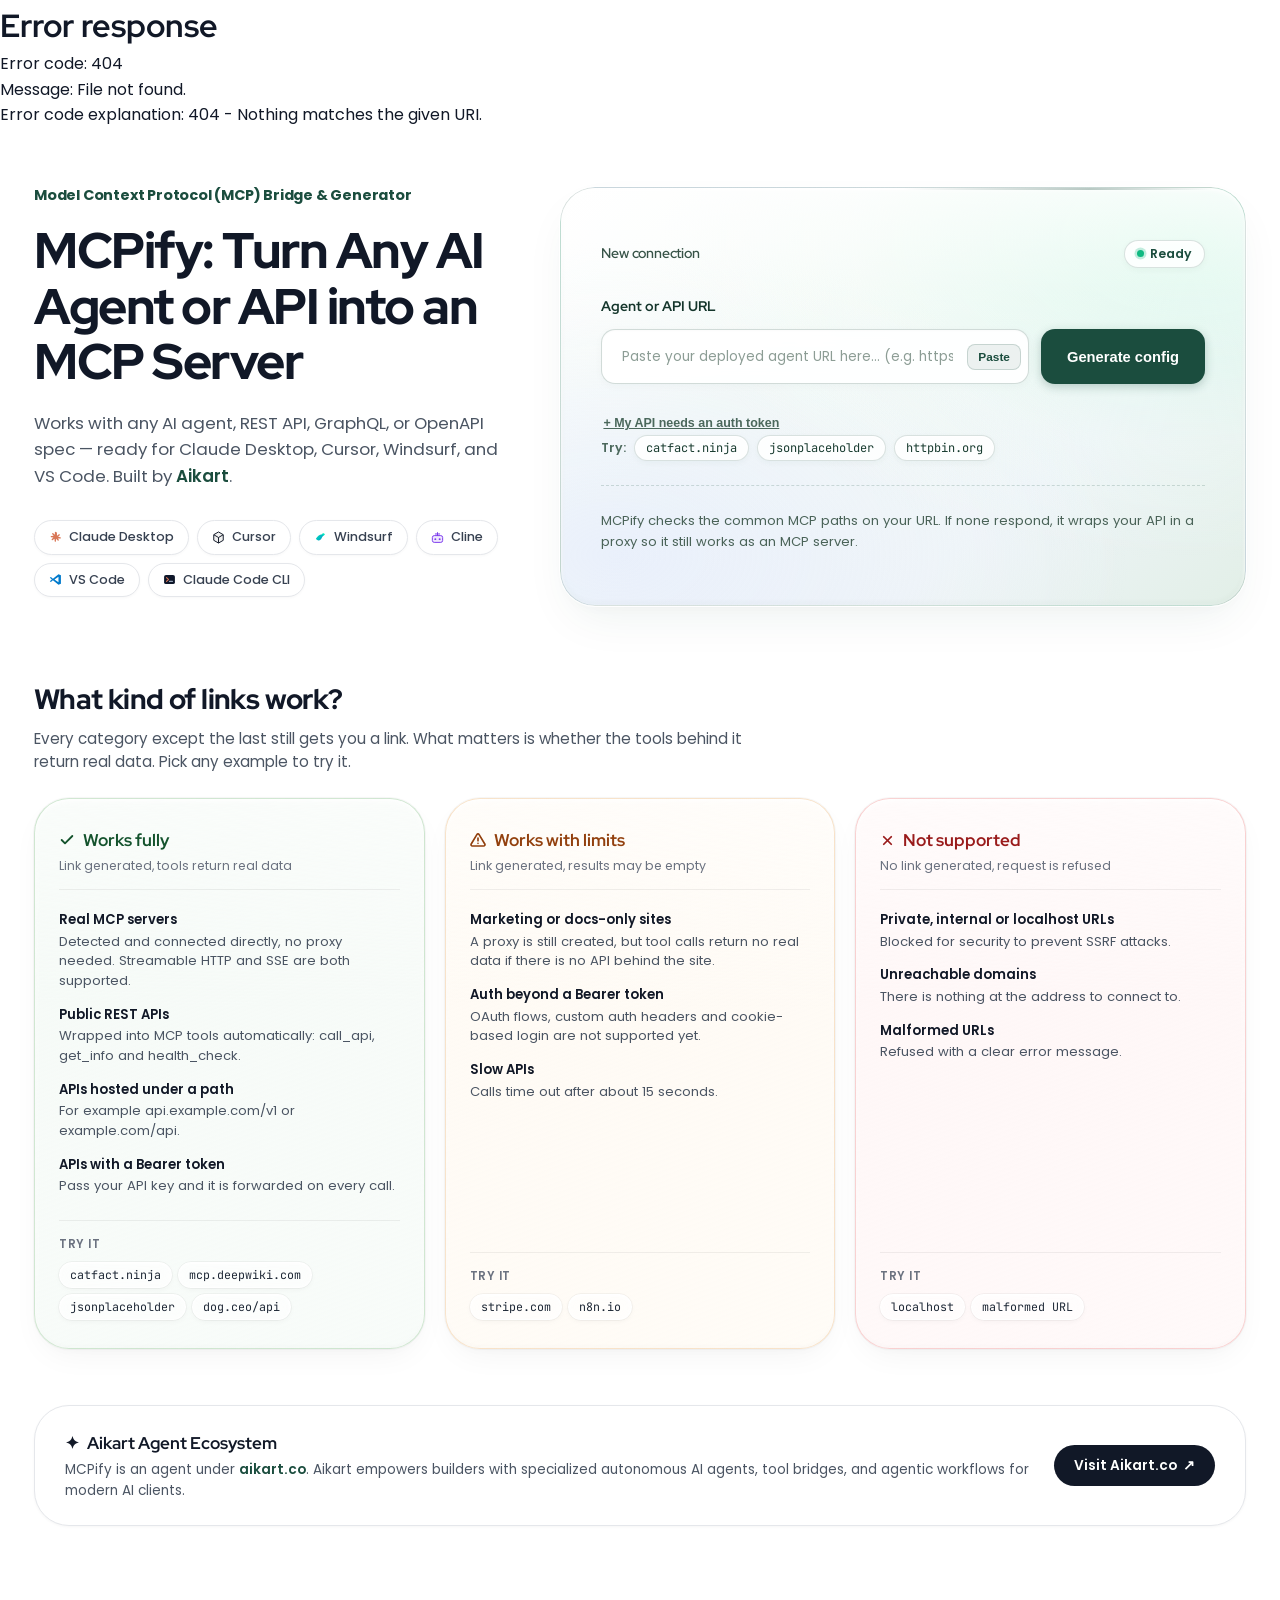
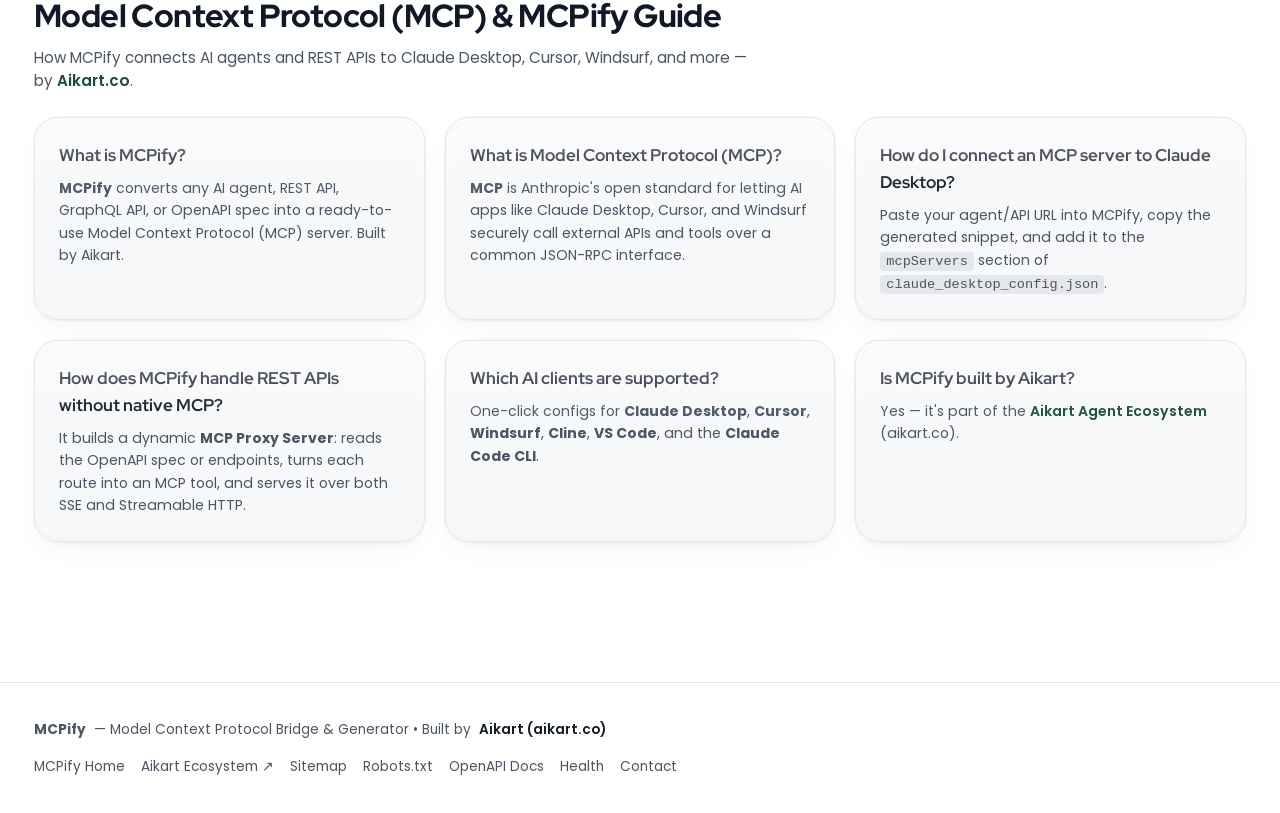
==== commit 32537632: "fix(seo): remove inc42 brand-name stuffing, keep domain as hosting URL only inc42.si is just the hos" ====
--- a/app/web/index.html
+++ b/app/web/index.html
@@ -16,11 +16,11 @@
   <meta name="viewport" content="width=device-width, initial-scale=1.0">
 
   <!-- Primary SEO Metadata -->
-  <title>MCPify on inc42.si — #1 Model Context Protocol (MCP) Server Generator</title>
-  <meta name="description" content="MCPify (inc42.si) converts any AI agent URL, REST API, GraphQL, or OpenAPI specification into a live Model Context Protocol (MCP) server instantly. Built for Claude Desktop, Cursor, Windsurf, and VS Code.">
-  <meta name="keywords" content="inc42, inc42.si, inc42 mcpify, mcpify inc42, mcpify, mcp, model context protocol, mcp server, mcp bridge, ai agent mcp, openapi to mcp, rest api to mcp, mcp server generator, mcp converter, aikart mcpify, claude desktop mcp, cursor mcp, windsurf mcp, fastapi mcp, json-rpc mcp">
+  <title>MCPify — #1 Model Context Protocol (MCP) Server Bridge & Generator | Aikart</title>
+  <meta name="description" content="MCPify converts any AI agent, REST API, GraphQL, or OpenAPI specification into a Model Context Protocol (MCP) server instantly. Built by Aikart (aikart.co). Connect your APIs to Claude, Cursor, Windsurf, and VS Code.">
+  <meta name="keywords" content="mcpify, mcp, model context protocol, mcp server, mcp bridge, ai agent mcp, openapi to mcp, rest api to mcp, mcp server generator, mcp converter, aikart mcpify, claude desktop mcp, cursor mcp, windsurf mcp, fastapi mcp, json-rpc mcp">
   <meta name="author" content="Aikart (aikart.co)">
-  <meta name="publisher" content="inc42.si">
+  <meta name="publisher" content="Aikart">
   <meta name="robots" content="index, follow, max-image-preview:large, max-snippet:-1, max-video-preview:-1">
   <link rel="canonical" href="https://inc42.si/">
   <link rel="alternate" type="text/plain" href="/llms.txt" title="LLM Context">
@@ -55,8 +55,8 @@
         "@type": "WebApplication",
         "@id": "https://inc42.si/#webapp",
         "url": "https://inc42.si/",
-        "name": "MCPify on inc42.si",
-        "alternateName": ["inc42", "inc42.si", "inc42 mcpify", "MCPify", "MCPify Bridge", "MCPify Generator", "MCP Server Builder"],
+        "name": "MCPify",
+        "alternateName": ["MCPify Bridge", "MCPify Generator", "MCPify AIkart", "MCP Server Builder"],
         "headline": "Convert Any AI Agent or REST API into a Model Context Protocol (MCP) Server",
         "description": "MCPify automatically analyzes AI agent URLs, REST APIs, GraphQL, and OpenAPI specifications, generating dual-mode HTTP/SSE Model Context Protocol (MCP) servers and configurations for Claude Desktop, Cursor, Windsurf, Cline, and VS Code.",
         "applicationCategory": "DeveloperApplication",
@@ -142,7 +142,7 @@
             "name": "How do I connect an MCPify server to Claude Desktop or Cursor?",
             "acceptedAnswer": {
               "@type": "Answer",
-              "text": "Paste your target API or agent URL into the MCPify generator on inc42.si. MCPify analyzes the target, builds the tool definitions, and outputs ready-to-use JSON configuration snippets. Copy and paste the snippet directly into your Claude Desktop config file (claude_desktop_config.json) or Cursor MCP settings."
+              "text": "Paste your target API or agent URL into the MCPify generator. MCPify analyzes the target, builds the tool definitions, and outputs ready-to-use JSON configuration snippets. Copy and paste the snippet directly into your Claude Desktop config file (claude_desktop_config.json) or Cursor MCP settings."
             }
           },
           {
@@ -158,7 +158,7 @@
             "name": "Is MCPify free to use?",
             "acceptedAnswer": {
               "@type": "Answer",
-              "text": "Yes, MCPify is free and hosted by Aikart at inc42.si for developers, AI engineers, and prompt engineers."
+              "text": "Yes, MCPify is free and hosted by Aikart for developers, AI engineers, and prompt engineers."
             }
           }
         ]
@@ -2001,7 +2001,7 @@
           <article class="nude-card" style="background: rgba(243, 244, 246, 0.65); padding: 24px; border-radius: 24px; border: 1px solid var(--border-subtle);">
             <h3 style="font-size: 1.05rem; font-weight: 700; color: #111827; margin-bottom: 8px;">What is MCPify?</h3>
             <p style="font-size: 0.88rem; color: #4B5563; line-height: 1.6;">
-              <strong>MCPify</strong> (<a href="https://inc42.si/" style="color: var(--brand-green); font-weight: 600;">inc42.si</a>) converts any AI agent, REST API, GraphQL API, or OpenAPI spec into a ready-to-use Model Context Protocol (MCP) server.
+              <strong>MCPify</strong> converts any AI agent, REST API, GraphQL API, or OpenAPI spec into a ready-to-use Model Context Protocol (MCP) server. Built by Aikart.
             </p>
           </article>
 
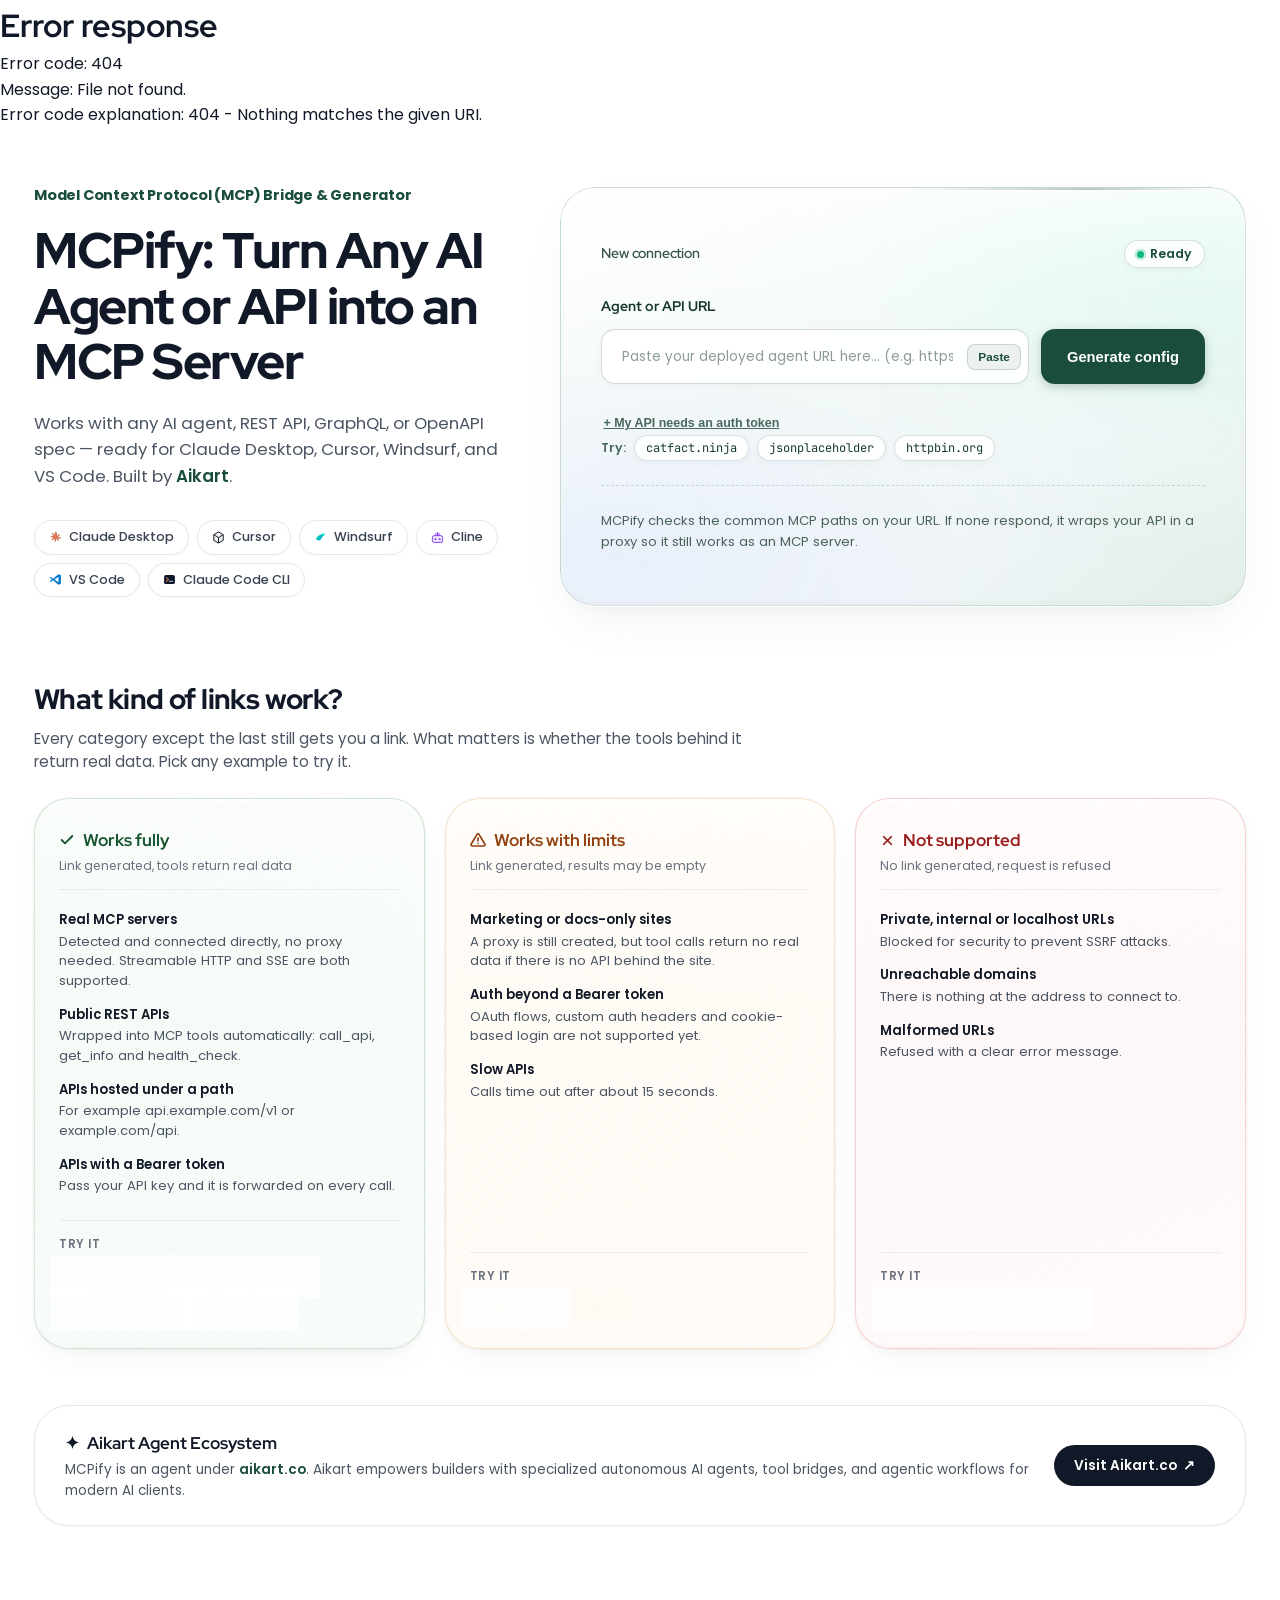
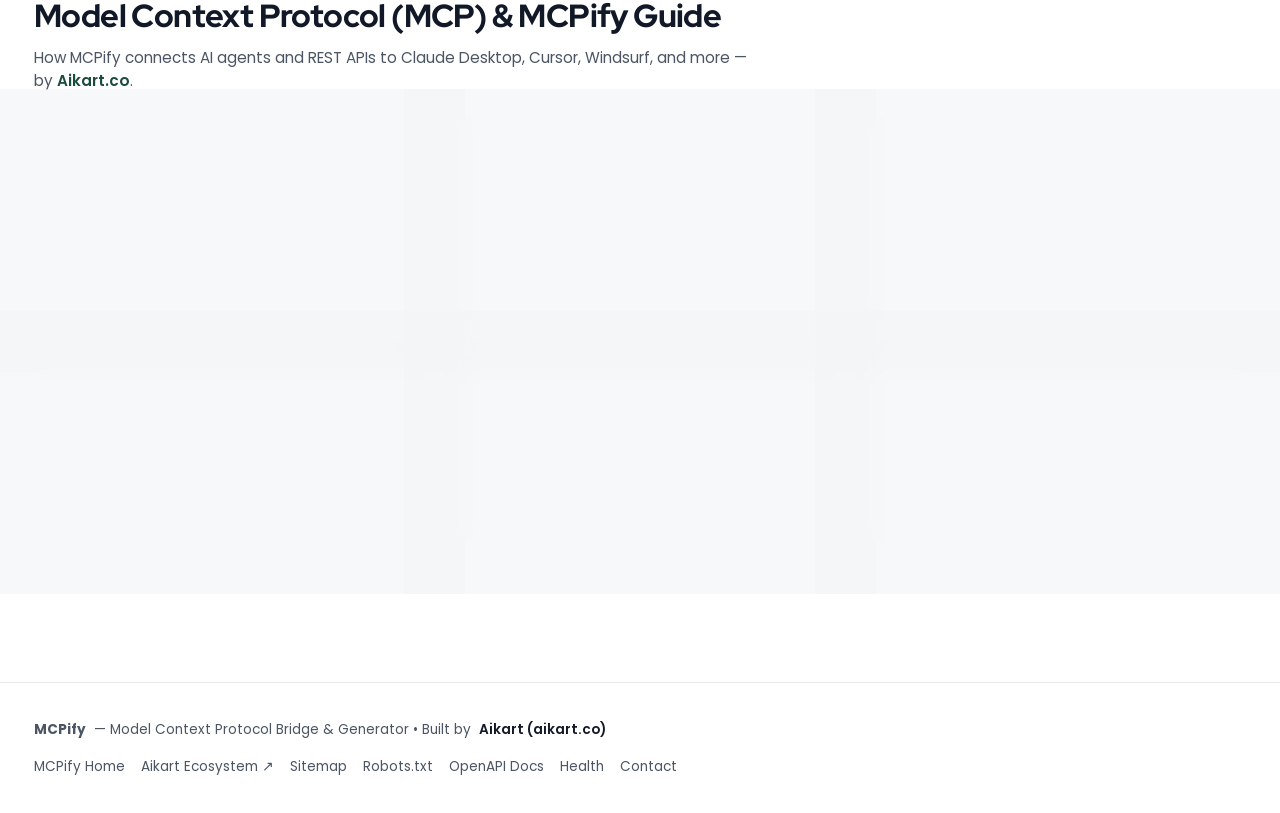
==== commit 7447233d: "chore(seo): add Bing site verification meta tag Co-Authored-By: Claude Sonnet 5 <noreply@anthropic.c" ====
--- a/app/web/index.html
+++ b/app/web/index.html
@@ -14,6 +14,7 @@
   <meta charset="UTF-8">
   <meta http-equiv="Content-Security-Policy" content="upgrade-insecure-requests">
   <meta name="viewport" content="width=device-width, initial-scale=1.0">
+  <meta name="msvalidate.01" content="D4B768F4646EC90223C543000E22C2E1" />
 
   <!-- Primary SEO Metadata -->
   <title>MCPify — #1 Model Context Protocol (MCP) Server Bridge & Generator | Aikart</title>
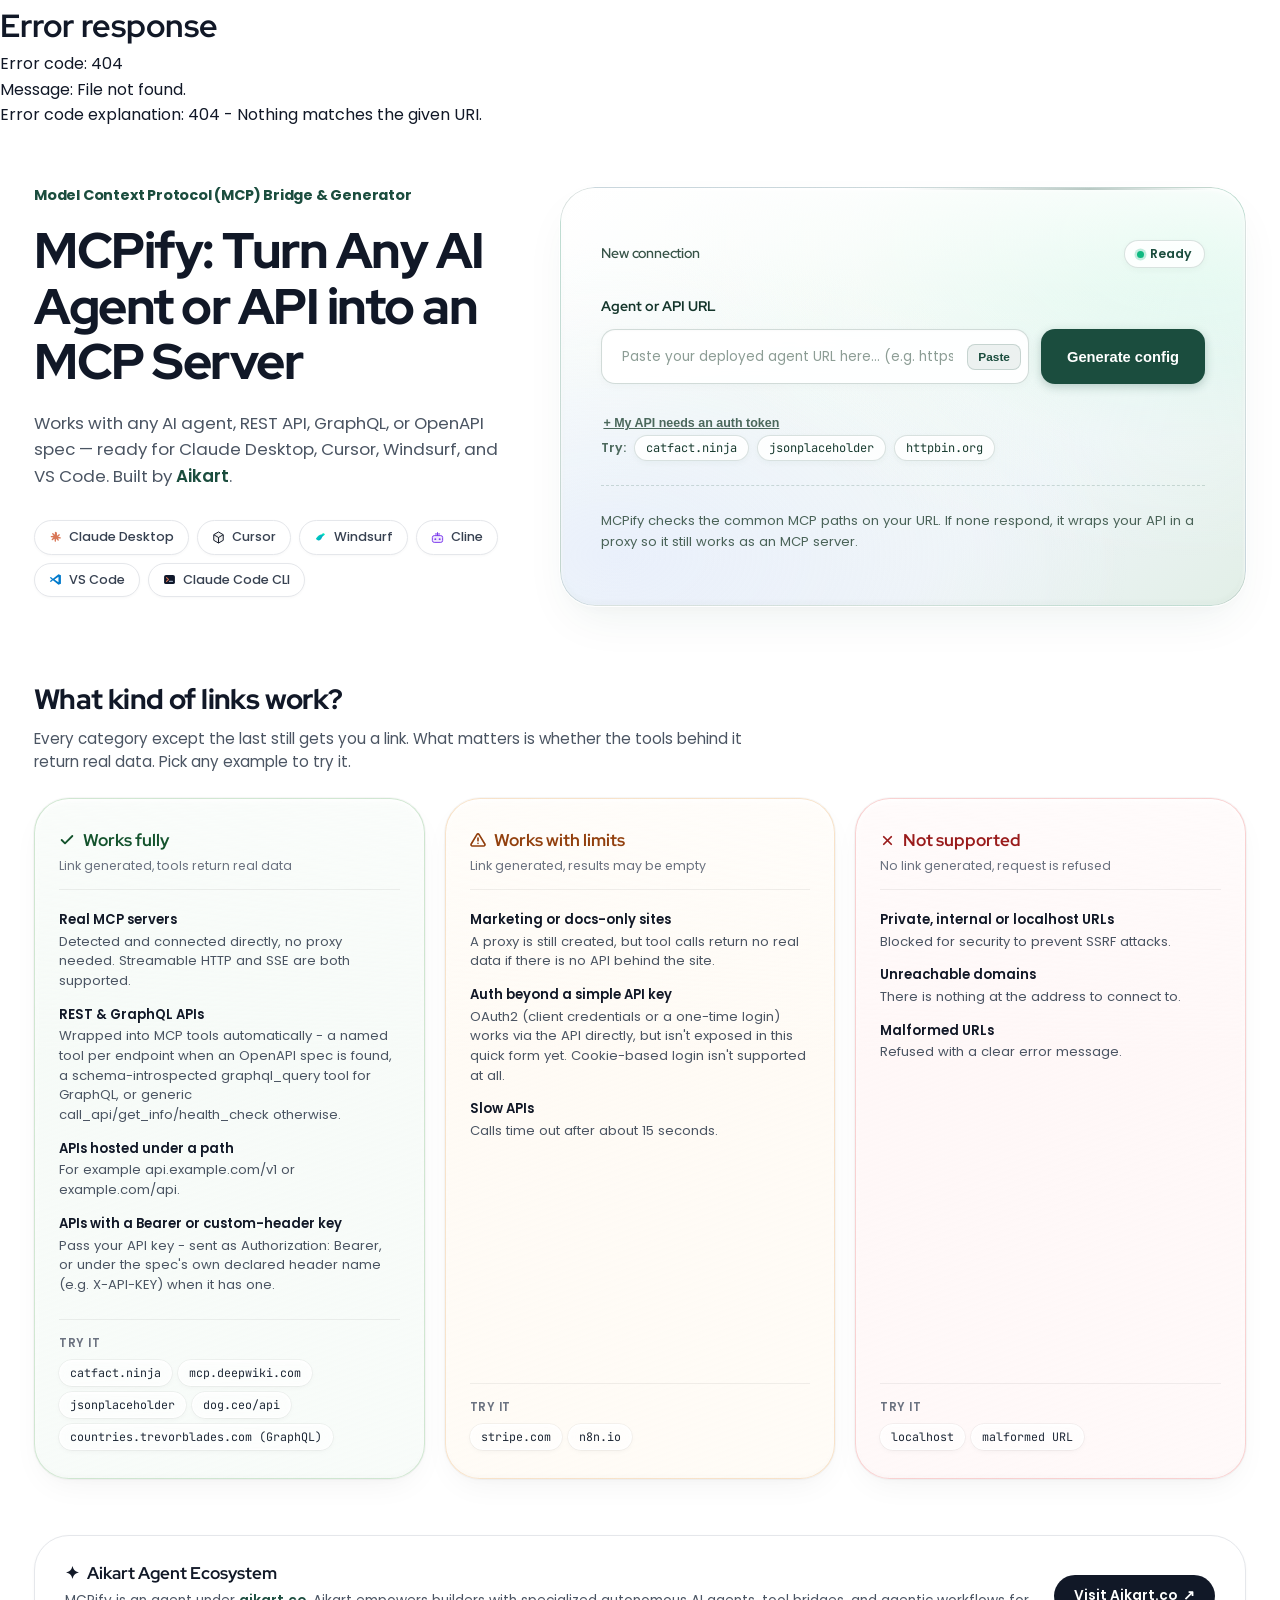
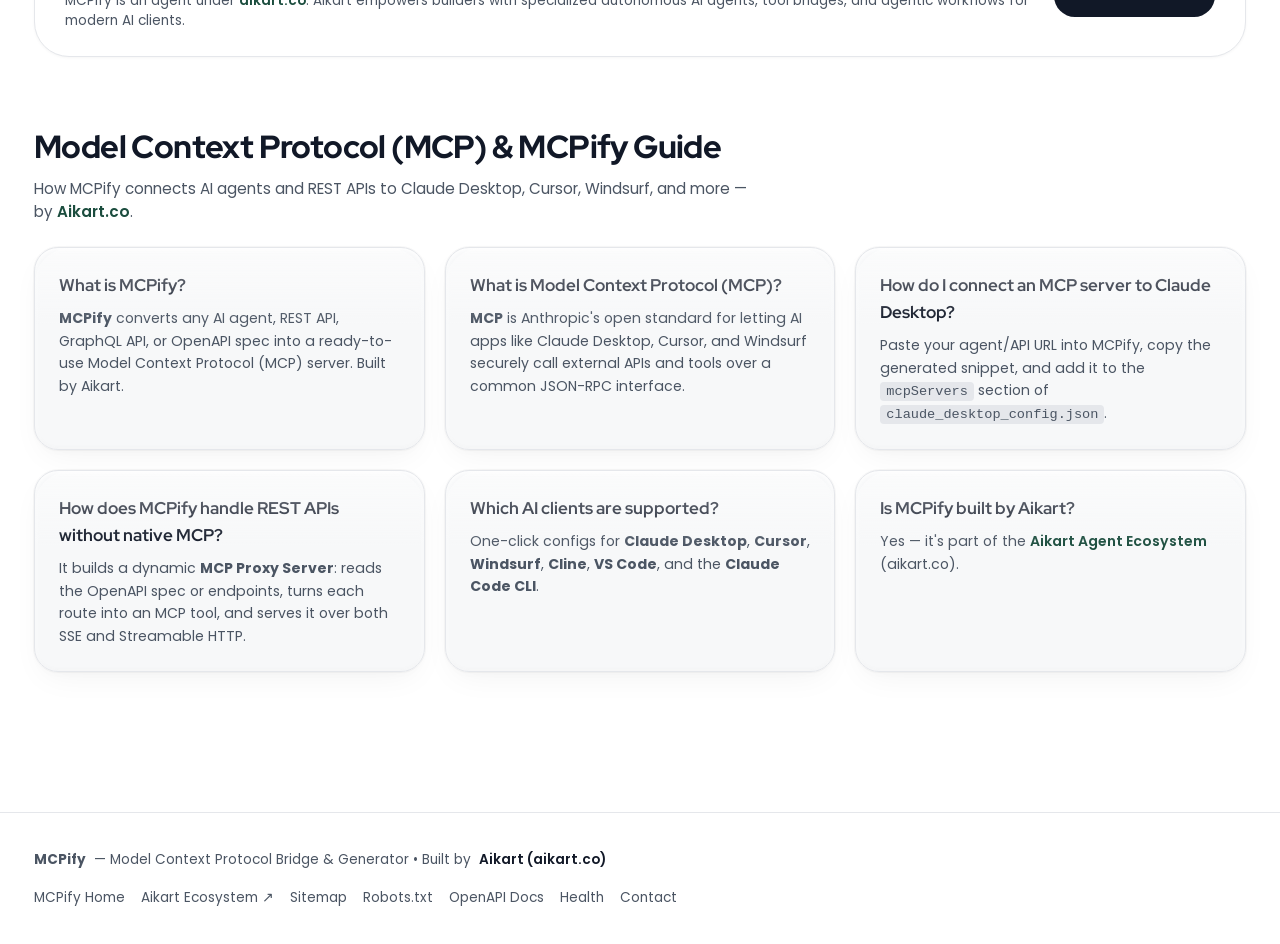
==== commit 91f45157: "fix: correct stale/false claims in the "what kind of links work" grid Verified each claim against th" ====
--- a/app/web/index.html
+++ b/app/web/index.html
@@ -1634,16 +1634,16 @@
                   Detected and connected directly, no proxy needed. Streamable HTTP and SSE are both supported.
                 </li>
                 <li class="nude-feature-item">
-                  <strong>Public REST APIs</strong>
-                  Wrapped into MCP tools automatically: call_api, get_info and health_check.
+                  <strong>REST &amp; GraphQL APIs</strong>
+                  Wrapped into MCP tools automatically - a named tool per endpoint when an OpenAPI spec is found, a schema-introspected graphql_query tool for GraphQL, or generic call_api/get_info/health_check otherwise.
                 </li>
                 <li class="nude-feature-item">
                   <strong>APIs hosted under a path</strong>
                   For example api.example.com/v1 or example.com/api.
                 </li>
                 <li class="nude-feature-item">
-                  <strong>APIs with a Bearer token</strong>
-                  Pass your API key and it is forwarded on every call.
+                  <strong>APIs with a Bearer or custom-header key</strong>
+                  Pass your API key - sent as Authorization: Bearer, or under the spec's own declared header name (e.g. X-API-KEY) when it has one.
                 </li>
               </ul>
             </div>
@@ -1658,6 +1658,8 @@
                 <button type="button" class="nude-chip"
                   onclick="tryExample('https://jsonplaceholder.typicode.com')">jsonplaceholder</button>
                 <button type="button" class="nude-chip" onclick="tryExample('https://dog.ceo/api')">dog.ceo/api</button>
+                <button type="button" class="nude-chip"
+                  onclick="tryExample('https://countries.trevorblades.com')">countries.trevorblades.com (GraphQL)</button>
               </div>
             </div>
           </div>
@@ -1685,8 +1687,8 @@
                   A proxy is still created, but tool calls return no real data if there is no API behind the site.
                 </li>
                 <li class="nude-feature-item">
-                  <strong>Auth beyond a Bearer token</strong>
-                  OAuth flows, custom auth headers and cookie-based login are not supported yet.
+                  <strong>Auth beyond a simple API key</strong>
+                  OAuth2 (client credentials or a one-time login) works via the API directly, but isn't exposed in this quick form yet. Cookie-based login isn't supported at all.
                 </li>
                 <li class="nude-feature-item">
                   <strong>Slow APIs</strong>
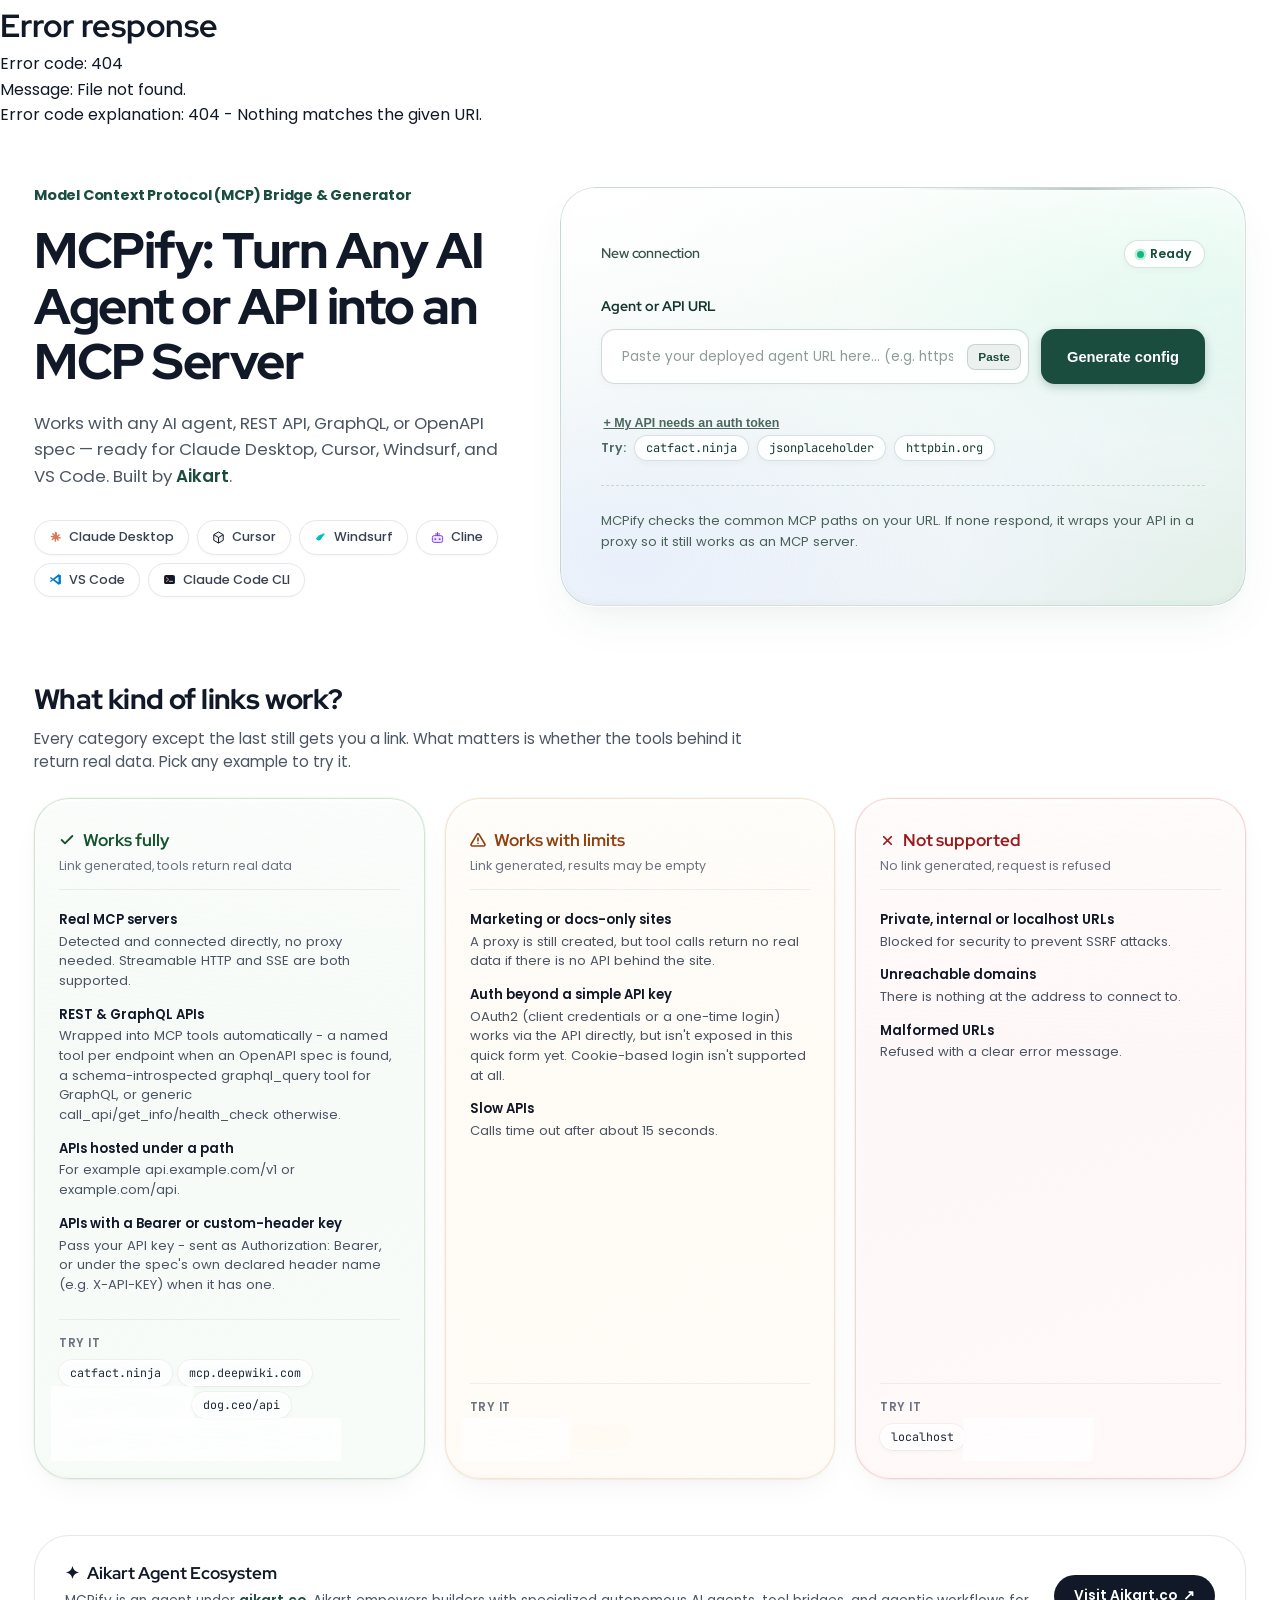
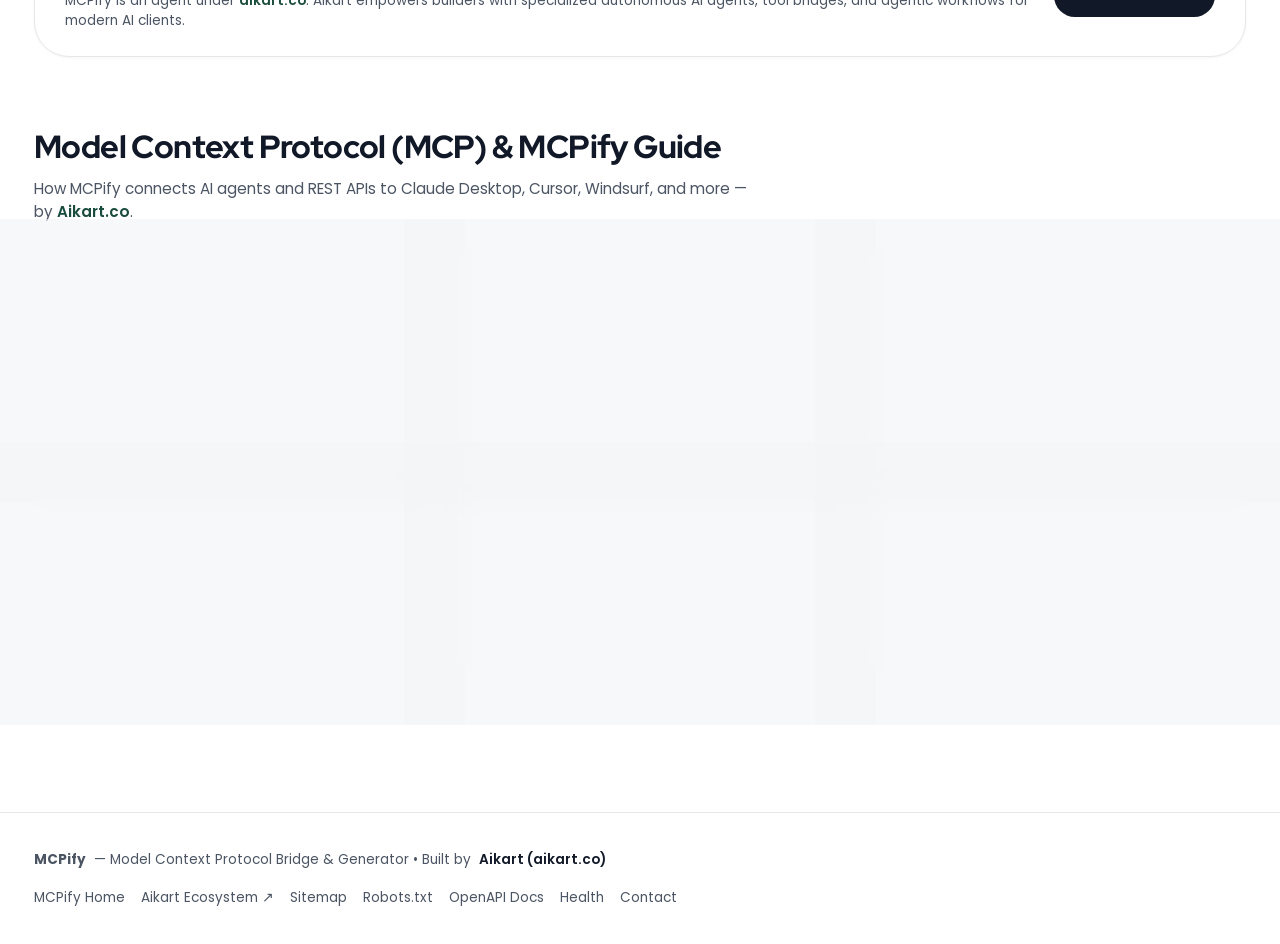
==== commit d2c91fc7: "chore: revert domain from inc42.si back to mcpify.aikart.co Switched the canonical domain everywhere" ====
--- a/app/web/index.html
+++ b/app/web/index.html
@@ -23,7 +23,7 @@
   <meta name="author" content="Aikart (aikart.co)">
   <meta name="publisher" content="Aikart">
   <meta name="robots" content="index, follow, max-image-preview:large, max-snippet:-1, max-video-preview:-1">
-  <link rel="canonical" href="https://inc42.si/">
+  <link rel="canonical" href="https://mcpify.aikart.co/">
   <link rel="alternate" type="text/plain" href="/llms.txt" title="LLM Context">
   <link rel="manifest" href="/site.webmanifest">
   <link rel="icon" type="image/png" href="/aikart-ai-mark.png">
@@ -34,8 +34,8 @@
   <meta property="og:type" content="website">
   <meta property="og:title" content="MCPify — #1 Model Context Protocol (MCP) Server Bridge & Generator">
   <meta property="og:description" content="Convert any AI agent, OpenAPI spec, or REST API into a ready-to-use Model Context Protocol (MCP) server in seconds. Connect your tools to Claude, Cursor, and Windsurf. Built by Aikart.">
-  <meta property="og:url" content="https://inc42.si/">
-  <meta property="og:image" content="https://inc42.si/aikart-ai-mark.png">
+  <meta property="og:url" content="https://mcpify.aikart.co/">
+  <meta property="og:image" content="https://mcpify.aikart.co/aikart-ai-mark.png">
   <meta property="og:image:alt" content="MCPify Model Context Protocol Logo by Aikart">
   <meta property="og:locale" content="en_US">
 
@@ -45,7 +45,7 @@
   <meta name="twitter:creator" content="@aikart_co">
   <meta name="twitter:title" content="MCPify — Model Context Protocol (MCP) Server Generator | Aikart">
   <meta name="twitter:description" content="Convert any AI agent, OpenAPI spec, or REST API into a Model Context Protocol (MCP) server instantly. Built by Aikart (aikart.co).">
-  <meta name="twitter:image" content="https://inc42.si/aikart-ai-mark.png">
+  <meta name="twitter:image" content="https://mcpify.aikart.co/aikart-ai-mark.png">
 
   <!-- Structured Data JSON-LD Schemas -->
   <script type="application/ld+json">
@@ -54,8 +54,8 @@
     "@graph": [
       {
         "@type": "WebApplication",
-        "@id": "https://inc42.si/#webapp",
-        "url": "https://inc42.si/",
+        "@id": "https://mcpify.aikart.co/#webapp",
+        "url": "https://mcpify.aikart.co/",
         "name": "MCPify",
         "alternateName": ["MCPify Bridge", "MCPify Generator", "MCPify AIkart", "MCP Server Builder"],
         "headline": "Convert Any AI Agent or REST API into a Model Context Protocol (MCP) Server",
@@ -76,7 +76,7 @@
           "@id": "https://aikart.co/#organization",
           "name": "Aikart",
           "url": "https://aikart.co",
-          "logo": "https://inc42.si/aikart-ai-mark.png",
+          "logo": "https://mcpify.aikart.co/aikart-ai-mark.png",
           "sameAs": [
             "https://aikart.co",
             "https://github.com/devpatmase1/AIkart-mcpify"
@@ -98,29 +98,29 @@
         "@id": "https://aikart.co/#organization",
         "name": "Aikart",
         "url": "https://aikart.co",
-        "logo": "https://inc42.si/aikart-ai-mark.png"
+        "logo": "https://mcpify.aikart.co/aikart-ai-mark.png"
       },
       {
         "@type": "BreadcrumbList",
-        "@id": "https://inc42.si/#breadcrumb",
+        "@id": "https://mcpify.aikart.co/#breadcrumb",
         "itemListElement": [
           {
             "@type": "ListItem",
             "position": 1,
             "name": "Home",
-            "item": "https://inc42.si/"
+            "item": "https://mcpify.aikart.co/"
           },
           {
             "@type": "ListItem",
             "position": 2,
             "name": "MCP Generator",
-            "item": "https://inc42.si/"
+            "item": "https://mcpify.aikart.co/"
           }
         ]
       },
       {
         "@type": "FAQPage",
-        "@id": "https://inc42.si/#faq",
+        "@id": "https://mcpify.aikart.co/#faq",
         "mainEntity": [
           {
             "@type": "Question",
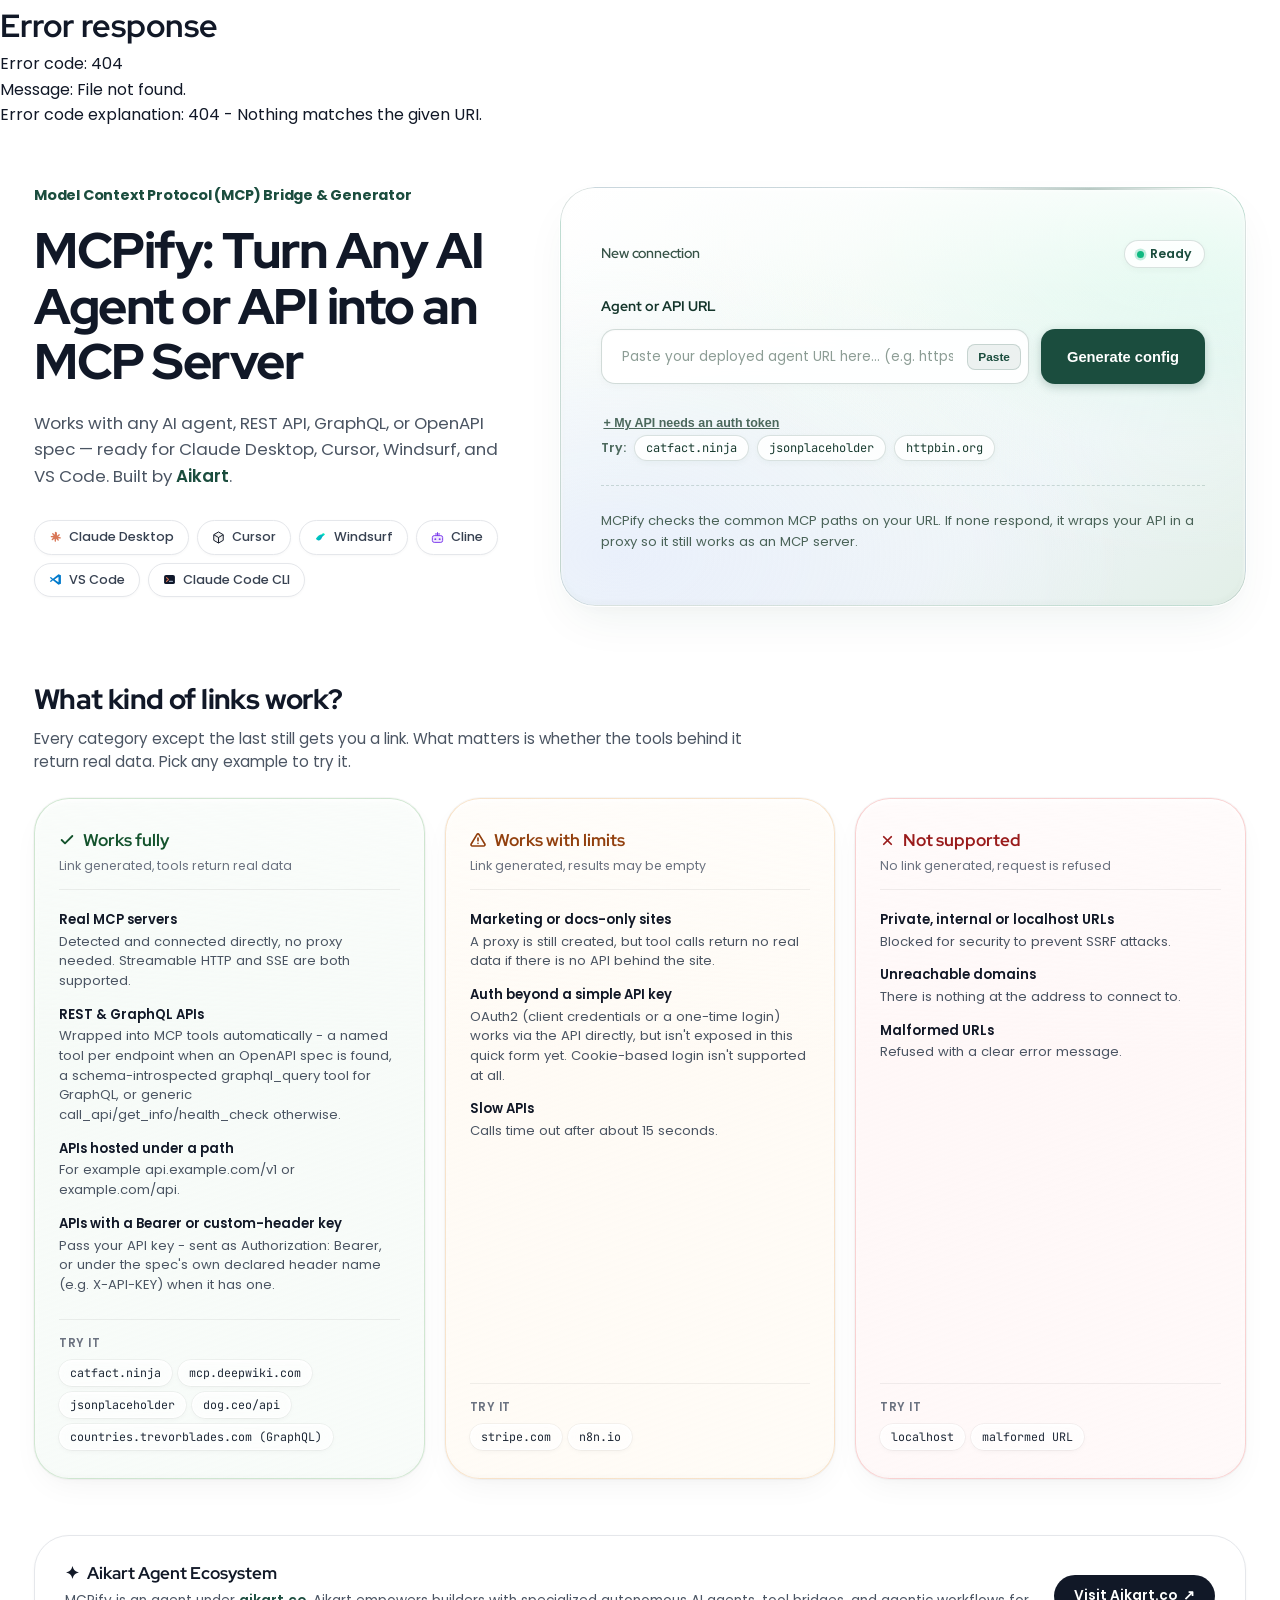
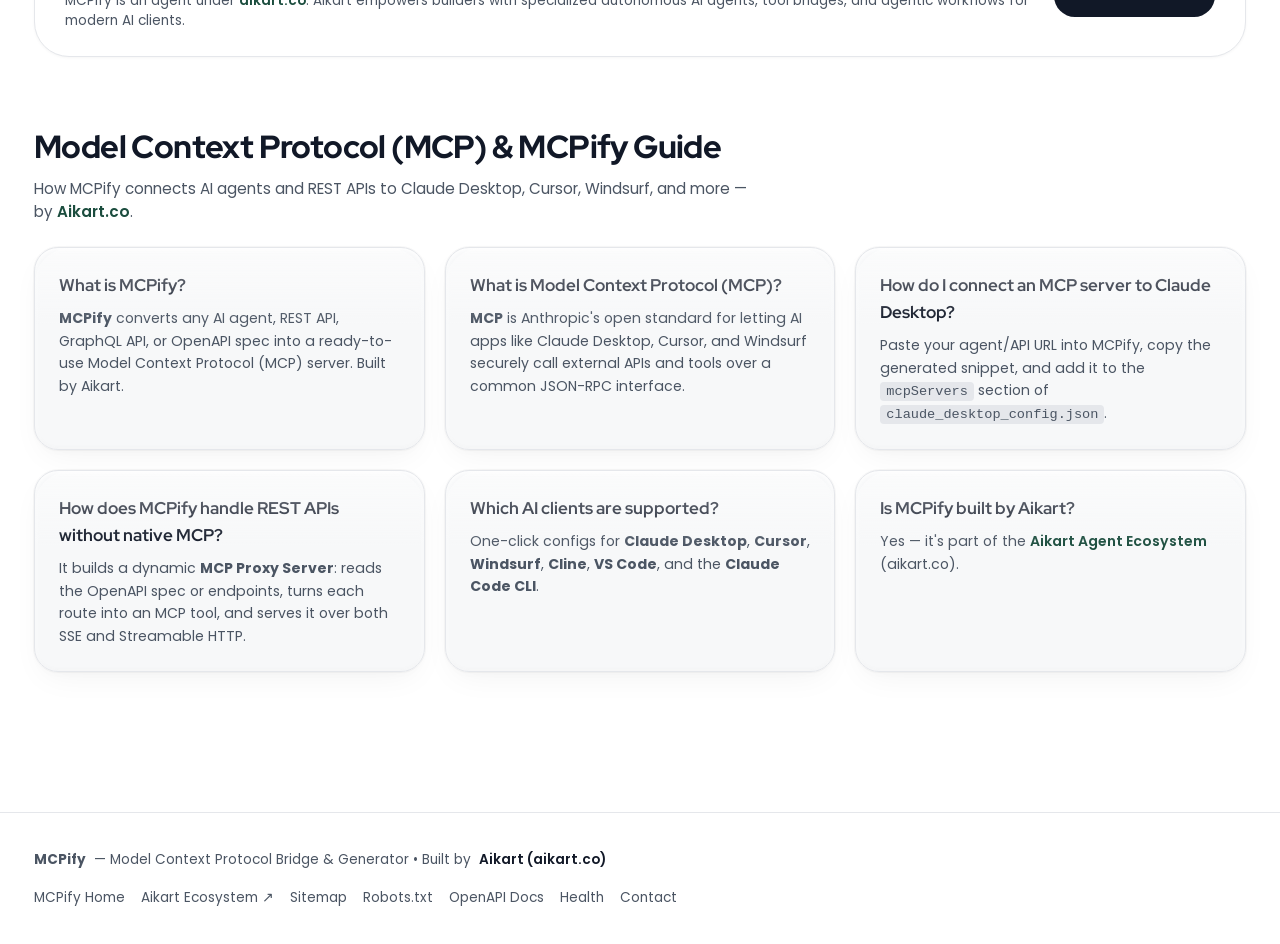
==== commit 727cd8d0: "Revert "chore: revert domain from inc42.si back to mcpify.aikart.co" This reverts commit d2c91fc7f61" ====
--- a/app/web/index.html
+++ b/app/web/index.html
@@ -23,7 +23,7 @@
   <meta name="author" content="Aikart (aikart.co)">
   <meta name="publisher" content="Aikart">
   <meta name="robots" content="index, follow, max-image-preview:large, max-snippet:-1, max-video-preview:-1">
-  <link rel="canonical" href="https://mcpify.aikart.co/">
+  <link rel="canonical" href="https://inc42.si/">
   <link rel="alternate" type="text/plain" href="/llms.txt" title="LLM Context">
   <link rel="manifest" href="/site.webmanifest">
   <link rel="icon" type="image/png" href="/aikart-ai-mark.png">
@@ -34,8 +34,8 @@
   <meta property="og:type" content="website">
   <meta property="og:title" content="MCPify — #1 Model Context Protocol (MCP) Server Bridge & Generator">
   <meta property="og:description" content="Convert any AI agent, OpenAPI spec, or REST API into a ready-to-use Model Context Protocol (MCP) server in seconds. Connect your tools to Claude, Cursor, and Windsurf. Built by Aikart.">
-  <meta property="og:url" content="https://mcpify.aikart.co/">
-  <meta property="og:image" content="https://mcpify.aikart.co/aikart-ai-mark.png">
+  <meta property="og:url" content="https://inc42.si/">
+  <meta property="og:image" content="https://inc42.si/aikart-ai-mark.png">
   <meta property="og:image:alt" content="MCPify Model Context Protocol Logo by Aikart">
   <meta property="og:locale" content="en_US">
 
@@ -45,7 +45,7 @@
   <meta name="twitter:creator" content="@aikart_co">
   <meta name="twitter:title" content="MCPify — Model Context Protocol (MCP) Server Generator | Aikart">
   <meta name="twitter:description" content="Convert any AI agent, OpenAPI spec, or REST API into a Model Context Protocol (MCP) server instantly. Built by Aikart (aikart.co).">
-  <meta name="twitter:image" content="https://mcpify.aikart.co/aikart-ai-mark.png">
+  <meta name="twitter:image" content="https://inc42.si/aikart-ai-mark.png">
 
   <!-- Structured Data JSON-LD Schemas -->
   <script type="application/ld+json">
@@ -54,8 +54,8 @@
     "@graph": [
       {
         "@type": "WebApplication",
-        "@id": "https://mcpify.aikart.co/#webapp",
-        "url": "https://mcpify.aikart.co/",
+        "@id": "https://inc42.si/#webapp",
+        "url": "https://inc42.si/",
         "name": "MCPify",
         "alternateName": ["MCPify Bridge", "MCPify Generator", "MCPify AIkart", "MCP Server Builder"],
         "headline": "Convert Any AI Agent or REST API into a Model Context Protocol (MCP) Server",
@@ -76,7 +76,7 @@
           "@id": "https://aikart.co/#organization",
           "name": "Aikart",
           "url": "https://aikart.co",
-          "logo": "https://mcpify.aikart.co/aikart-ai-mark.png",
+          "logo": "https://inc42.si/aikart-ai-mark.png",
           "sameAs": [
             "https://aikart.co",
             "https://github.com/devpatmase1/AIkart-mcpify"
@@ -98,29 +98,29 @@
         "@id": "https://aikart.co/#organization",
         "name": "Aikart",
         "url": "https://aikart.co",
-        "logo": "https://mcpify.aikart.co/aikart-ai-mark.png"
+        "logo": "https://inc42.si/aikart-ai-mark.png"
       },
       {
         "@type": "BreadcrumbList",
-        "@id": "https://mcpify.aikart.co/#breadcrumb",
+        "@id": "https://inc42.si/#breadcrumb",
         "itemListElement": [
           {
             "@type": "ListItem",
             "position": 1,
             "name": "Home",
-            "item": "https://mcpify.aikart.co/"
+            "item": "https://inc42.si/"
           },
           {
             "@type": "ListItem",
             "position": 2,
             "name": "MCP Generator",
-            "item": "https://mcpify.aikart.co/"
+            "item": "https://inc42.si/"
           }
         ]
       },
       {
         "@type": "FAQPage",
-        "@id": "https://mcpify.aikart.co/#faq",
+        "@id": "https://inc42.si/#faq",
         "mainEntity": [
           {
             "@type": "Question",
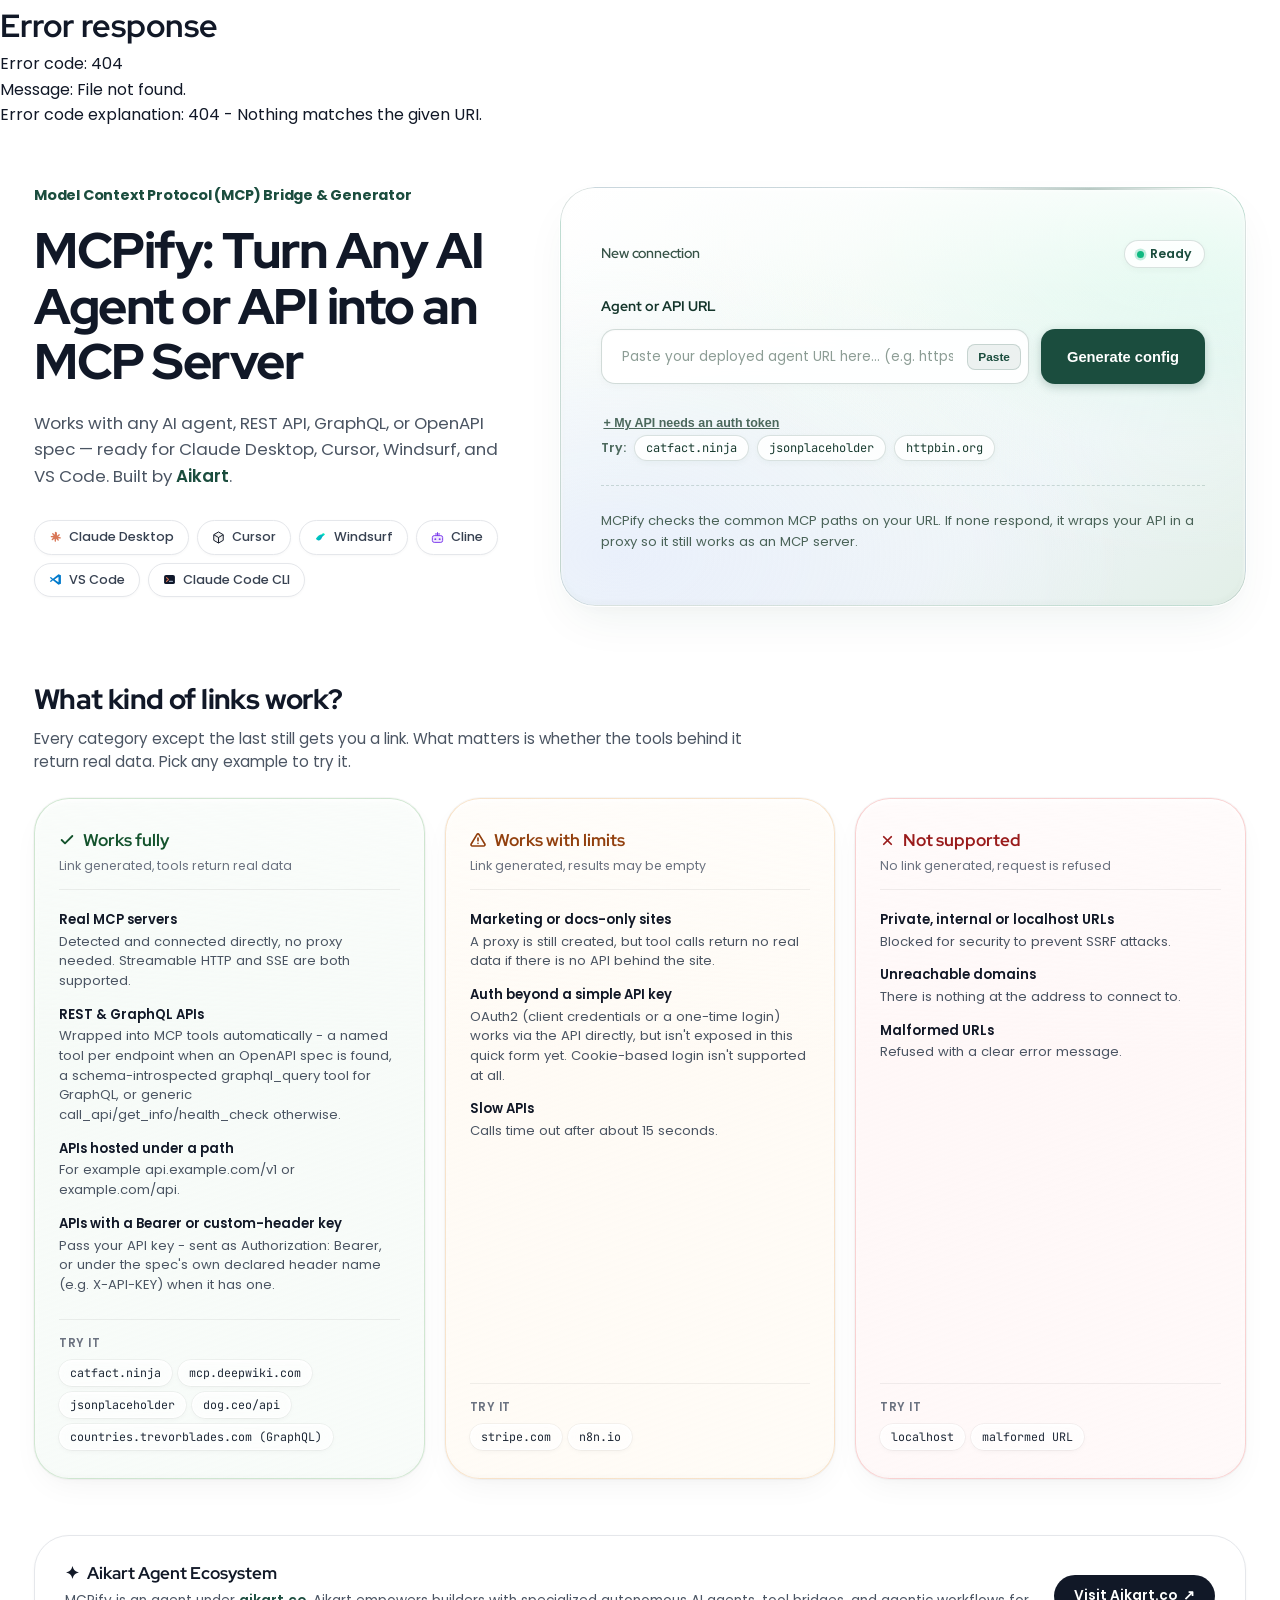
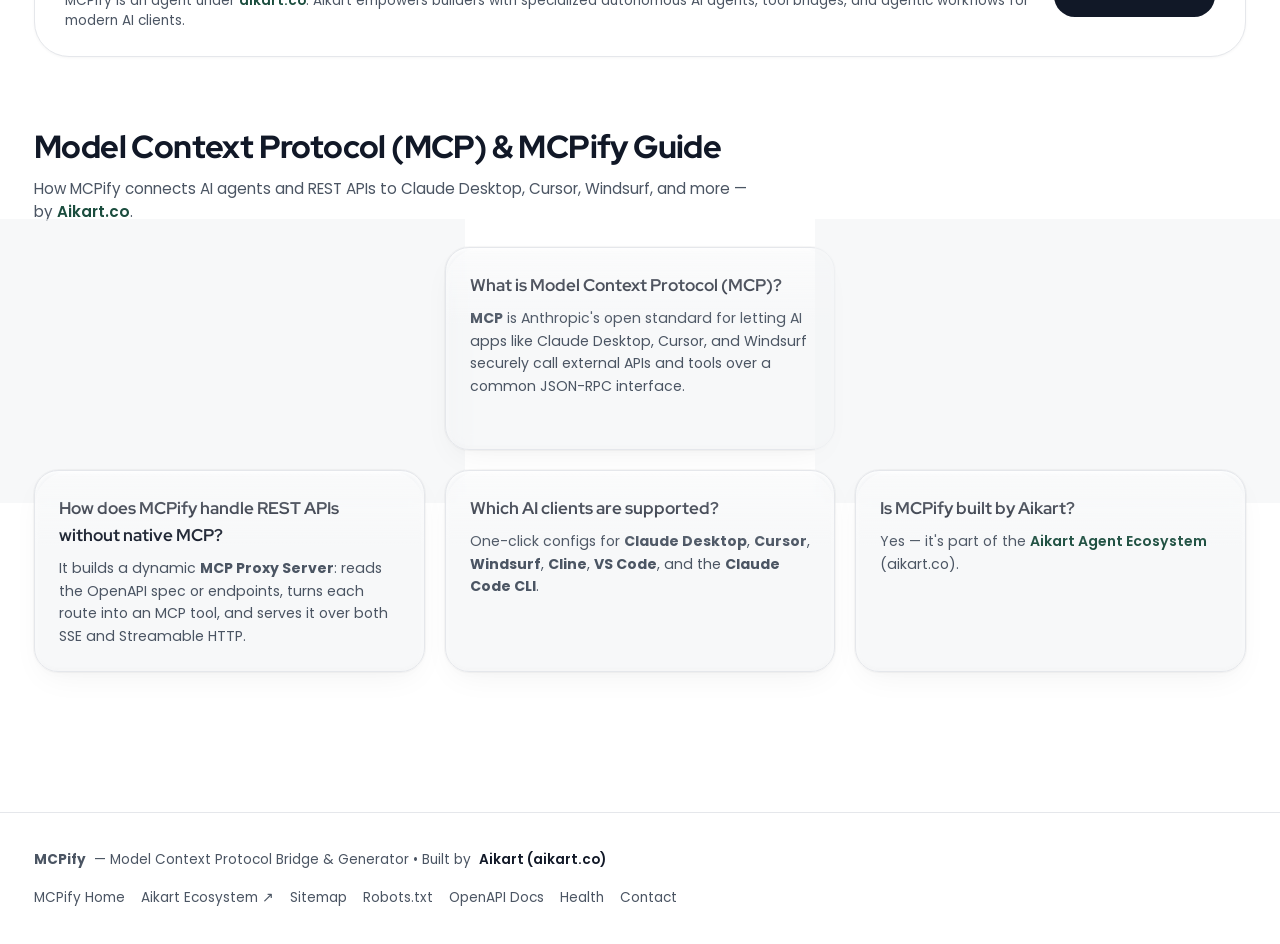
==== commit f9474f24: "chore: switch domain from inc42.si to mcpify.aikart.co Updated the canonical domain everywhere it's " ====
--- a/app/web/index.html
+++ b/app/web/index.html
@@ -23,7 +23,7 @@
   <meta name="author" content="Aikart (aikart.co)">
   <meta name="publisher" content="Aikart">
   <meta name="robots" content="index, follow, max-image-preview:large, max-snippet:-1, max-video-preview:-1">
-  <link rel="canonical" href="https://inc42.si/">
+  <link rel="canonical" href="https://mcpify.aikart.co/">
   <link rel="alternate" type="text/plain" href="/llms.txt" title="LLM Context">
   <link rel="manifest" href="/site.webmanifest">
   <link rel="icon" type="image/png" href="/aikart-ai-mark.png">
@@ -34,8 +34,8 @@
   <meta property="og:type" content="website">
   <meta property="og:title" content="MCPify — #1 Model Context Protocol (MCP) Server Bridge & Generator">
   <meta property="og:description" content="Convert any AI agent, OpenAPI spec, or REST API into a ready-to-use Model Context Protocol (MCP) server in seconds. Connect your tools to Claude, Cursor, and Windsurf. Built by Aikart.">
-  <meta property="og:url" content="https://inc42.si/">
-  <meta property="og:image" content="https://inc42.si/aikart-ai-mark.png">
+  <meta property="og:url" content="https://mcpify.aikart.co/">
+  <meta property="og:image" content="https://mcpify.aikart.co/aikart-ai-mark.png">
   <meta property="og:image:alt" content="MCPify Model Context Protocol Logo by Aikart">
   <meta property="og:locale" content="en_US">
 
@@ -45,7 +45,7 @@
   <meta name="twitter:creator" content="@aikart_co">
   <meta name="twitter:title" content="MCPify — Model Context Protocol (MCP) Server Generator | Aikart">
   <meta name="twitter:description" content="Convert any AI agent, OpenAPI spec, or REST API into a Model Context Protocol (MCP) server instantly. Built by Aikart (aikart.co).">
-  <meta name="twitter:image" content="https://inc42.si/aikart-ai-mark.png">
+  <meta name="twitter:image" content="https://mcpify.aikart.co/aikart-ai-mark.png">
 
   <!-- Structured Data JSON-LD Schemas -->
   <script type="application/ld+json">
@@ -54,8 +54,8 @@
     "@graph": [
       {
         "@type": "WebApplication",
-        "@id": "https://inc42.si/#webapp",
-        "url": "https://inc42.si/",
+        "@id": "https://mcpify.aikart.co/#webapp",
+        "url": "https://mcpify.aikart.co/",
         "name": "MCPify",
         "alternateName": ["MCPify Bridge", "MCPify Generator", "MCPify AIkart", "MCP Server Builder"],
         "headline": "Convert Any AI Agent or REST API into a Model Context Protocol (MCP) Server",
@@ -76,7 +76,7 @@
           "@id": "https://aikart.co/#organization",
           "name": "Aikart",
           "url": "https://aikart.co",
-          "logo": "https://inc42.si/aikart-ai-mark.png",
+          "logo": "https://mcpify.aikart.co/aikart-ai-mark.png",
           "sameAs": [
             "https://aikart.co",
             "https://github.com/devpatmase1/AIkart-mcpify"
@@ -98,29 +98,29 @@
         "@id": "https://aikart.co/#organization",
         "name": "Aikart",
         "url": "https://aikart.co",
-        "logo": "https://inc42.si/aikart-ai-mark.png"
+        "logo": "https://mcpify.aikart.co/aikart-ai-mark.png"
       },
       {
         "@type": "BreadcrumbList",
-        "@id": "https://inc42.si/#breadcrumb",
+        "@id": "https://mcpify.aikart.co/#breadcrumb",
         "itemListElement": [
           {
             "@type": "ListItem",
             "position": 1,
             "name": "Home",
-            "item": "https://inc42.si/"
+            "item": "https://mcpify.aikart.co/"
           },
           {
             "@type": "ListItem",
             "position": 2,
             "name": "MCP Generator",
-            "item": "https://inc42.si/"
+            "item": "https://mcpify.aikart.co/"
           }
         ]
       },
       {
         "@type": "FAQPage",
-        "@id": "https://inc42.si/#faq",
+        "@id": "https://mcpify.aikart.co/#faq",
         "mainEntity": [
           {
             "@type": "Question",
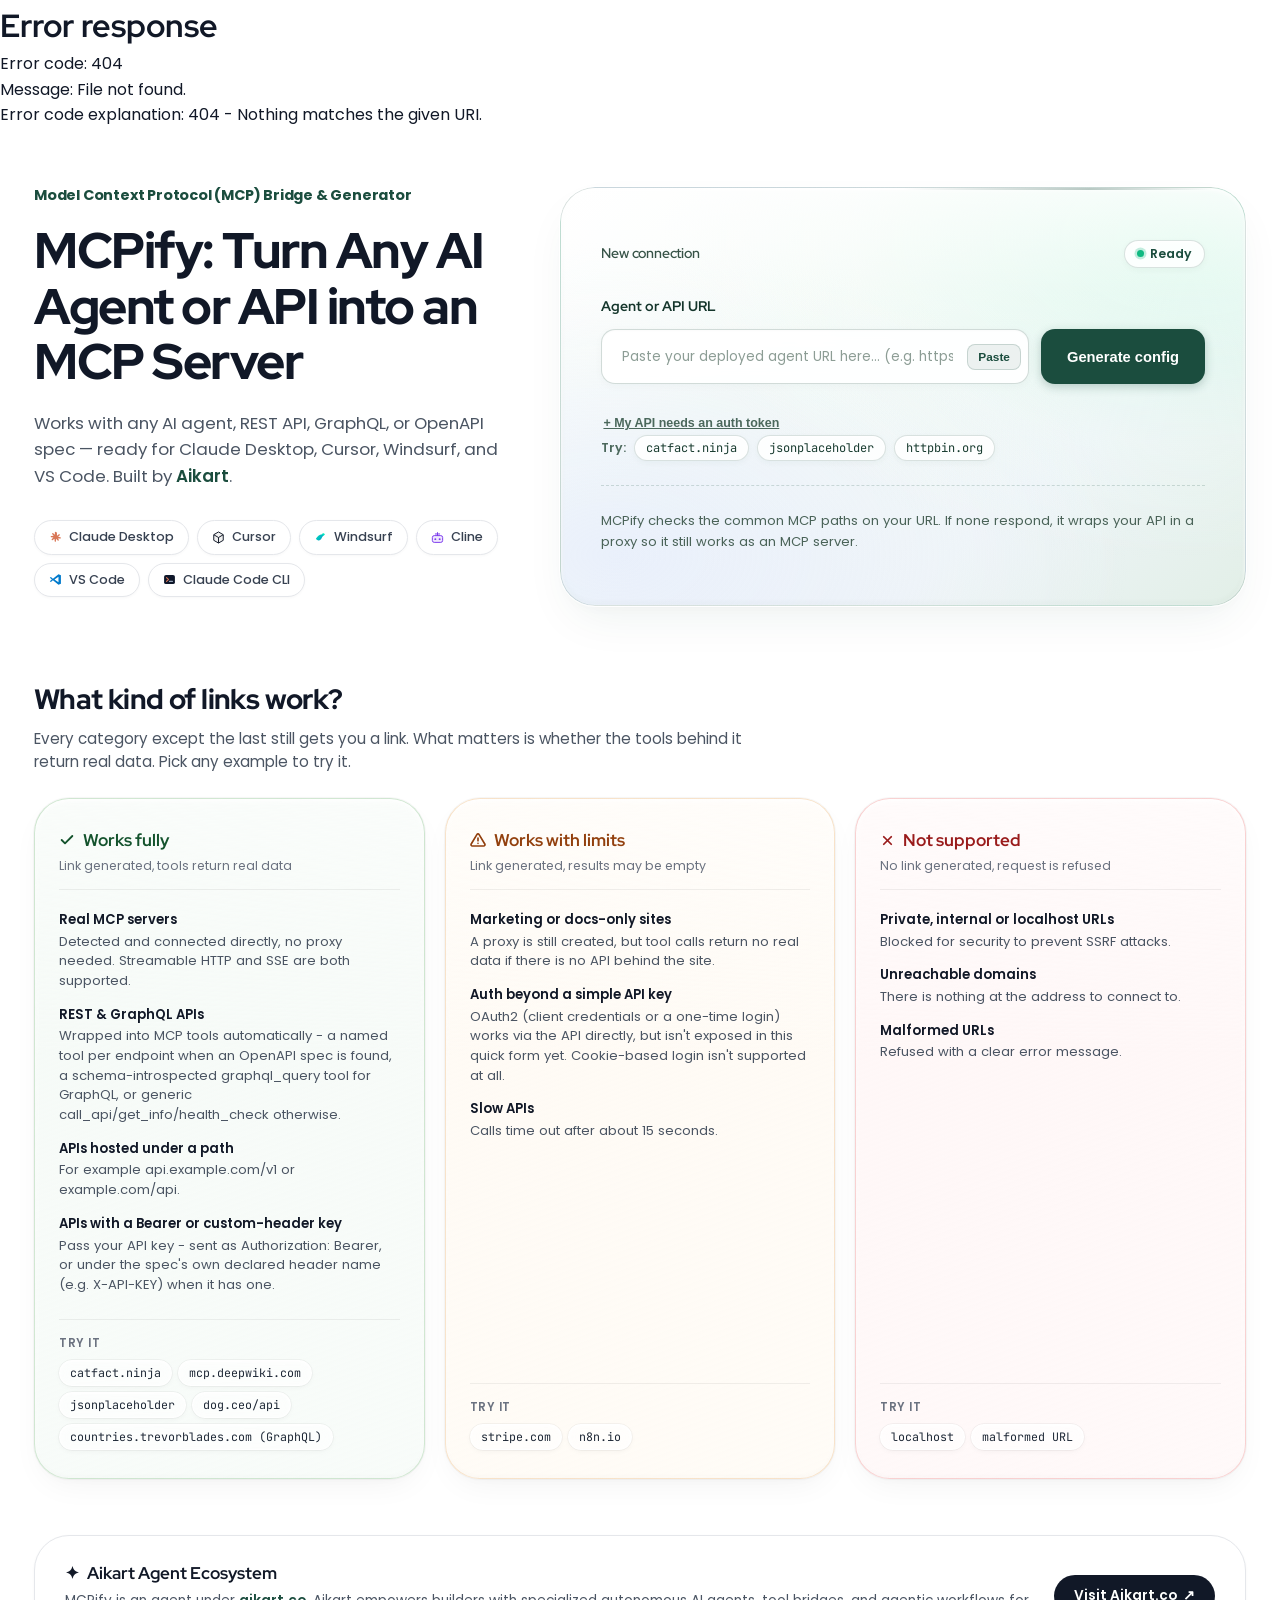
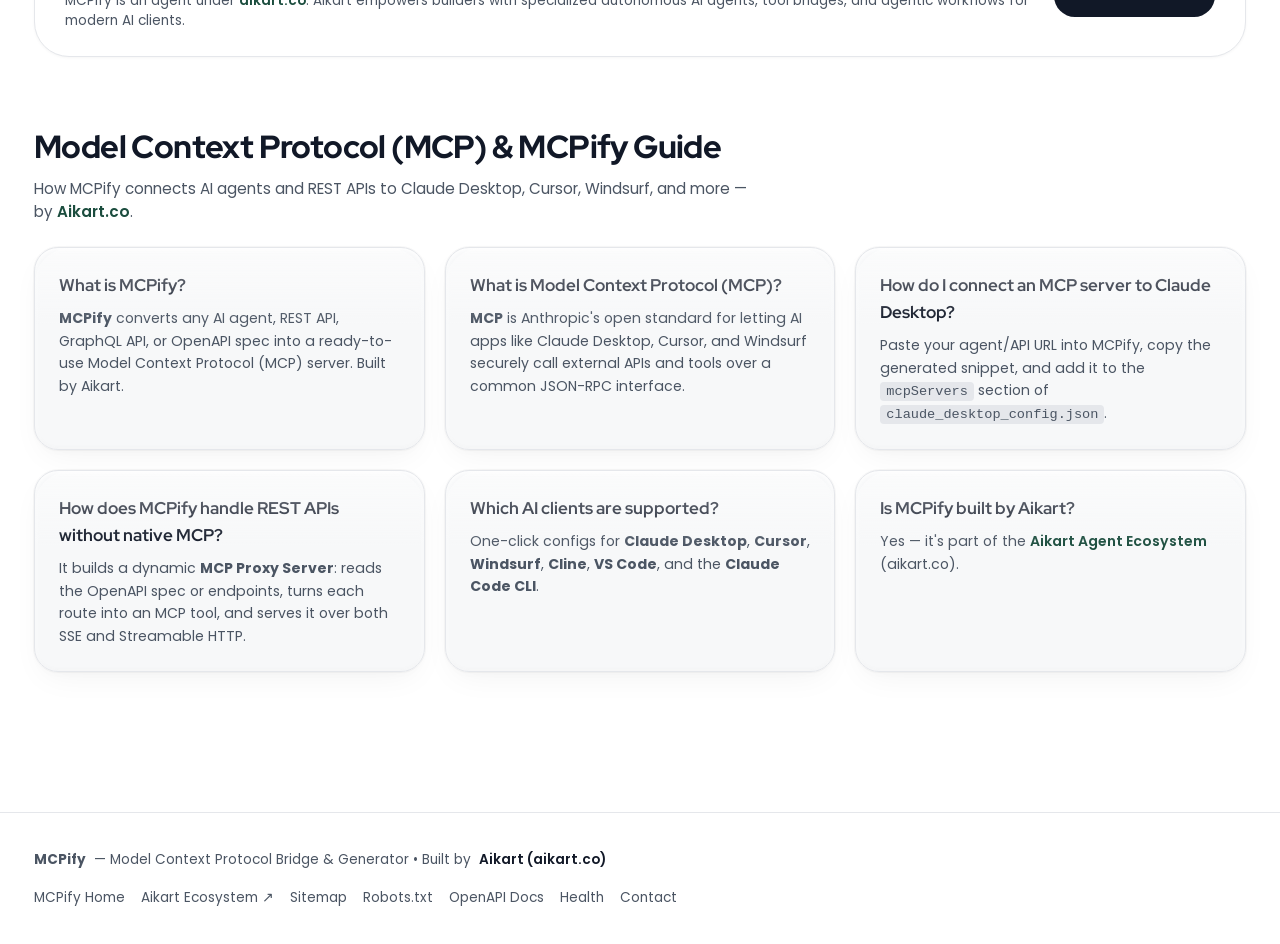
==== commit 173a504f: "style: tighten center_modal padding further Card padding 20px->12px, link/media margins 10px->4-6px," ====
--- a/app/web/index.html
+++ b/app/web/index.html
@@ -1452,14 +1452,14 @@
        and is only dismissed via its own close button - clicking the
        backdrop itself does nothing, by design (see loadCenterModal). -->
   <div id="adModalBackdrop" style="display:none; position:fixed; inset:0; background:rgba(15,23,42,0.6); z-index:2000; align-items:center; justify-content:center; padding:20px;">
-    <div style="position:relative; background:#FFFFFF; border-radius:var(--radius-35); width:fit-content; max-width:460px; min-width:260px; padding:20px; box-shadow:0 30px 70px -10px rgba(0,0,0,0.4); text-align:center;">
+    <div style="position:relative; background:#FFFFFF; border-radius:var(--radius-35); width:fit-content; max-width:460px; min-width:260px; padding:12px; box-shadow:0 30px 70px -10px rgba(0,0,0,0.4); text-align:center;">
       <button type="button" id="adModalCloseBtn" aria-label="Close ad"
-        style="position:absolute; top:12px; right:12px; width:30px; height:30px; border-radius:50%; border:1px solid var(--border-subtle); background:#FFFFFF; color:var(--text-muted); font-size:1.05rem; line-height:1; cursor:pointer; display:flex; align-items:center; justify-content:center;">&times;</button>
-      <span style="font-size:0.68rem; font-weight:700; text-transform:uppercase; letter-spacing:0.5px; color:var(--text-dim);">Sponsored</span>
-      <a id="adModalLink" href="#" target="_blank" rel="noopener sponsored" style="display:block; text-decoration:none; color:inherit; margin-top:10px;">
-        <img id="adModalImage" src="" alt="" style="max-width:100%; max-height:300px; width:auto; height:auto; object-fit:contain; border-radius:var(--radius-md); display:none; margin:0 auto 10px;" />
+        style="position:absolute; top:8px; right:8px; width:26px; height:26px; border-radius:50%; border:1px solid var(--border-subtle); background:#FFFFFF; color:var(--text-muted); font-size:0.95rem; line-height:1; cursor:pointer; display:flex; align-items:center; justify-content:center; z-index:1;">&times;</button>
+      <span style="font-size:0.64rem; font-weight:700; text-transform:uppercase; letter-spacing:0.5px; color:var(--text-dim);">Sponsored</span>
+      <a id="adModalLink" href="#" target="_blank" rel="noopener sponsored" style="display:block; text-decoration:none; color:inherit; margin-top:4px;">
+        <img id="adModalImage" src="" alt="" style="max-width:100%; max-height:300px; width:auto; height:auto; object-fit:contain; border-radius:var(--radius-md); display:none; margin:0 auto 6px;" />
         <video id="adModalVideo" muted loop autoplay playsinline
-          style="max-width:100%; max-height:300px; width:auto; height:auto; object-fit:contain; border-radius:var(--radius-md); display:none; margin:0 auto 10px;"></video>
+          style="max-width:100%; max-height:300px; width:auto; height:auto; object-fit:contain; border-radius:var(--radius-md); display:none; margin:0 auto 6px;"></video>
         <div id="adModalTitle" style="font-size:1.2rem; font-weight:800; color:#111827;"></div>
         <div id="adModalDescription" style="font-size:0.9rem; color:var(--text-muted); margin-top:6px;"></div>
       </a>
